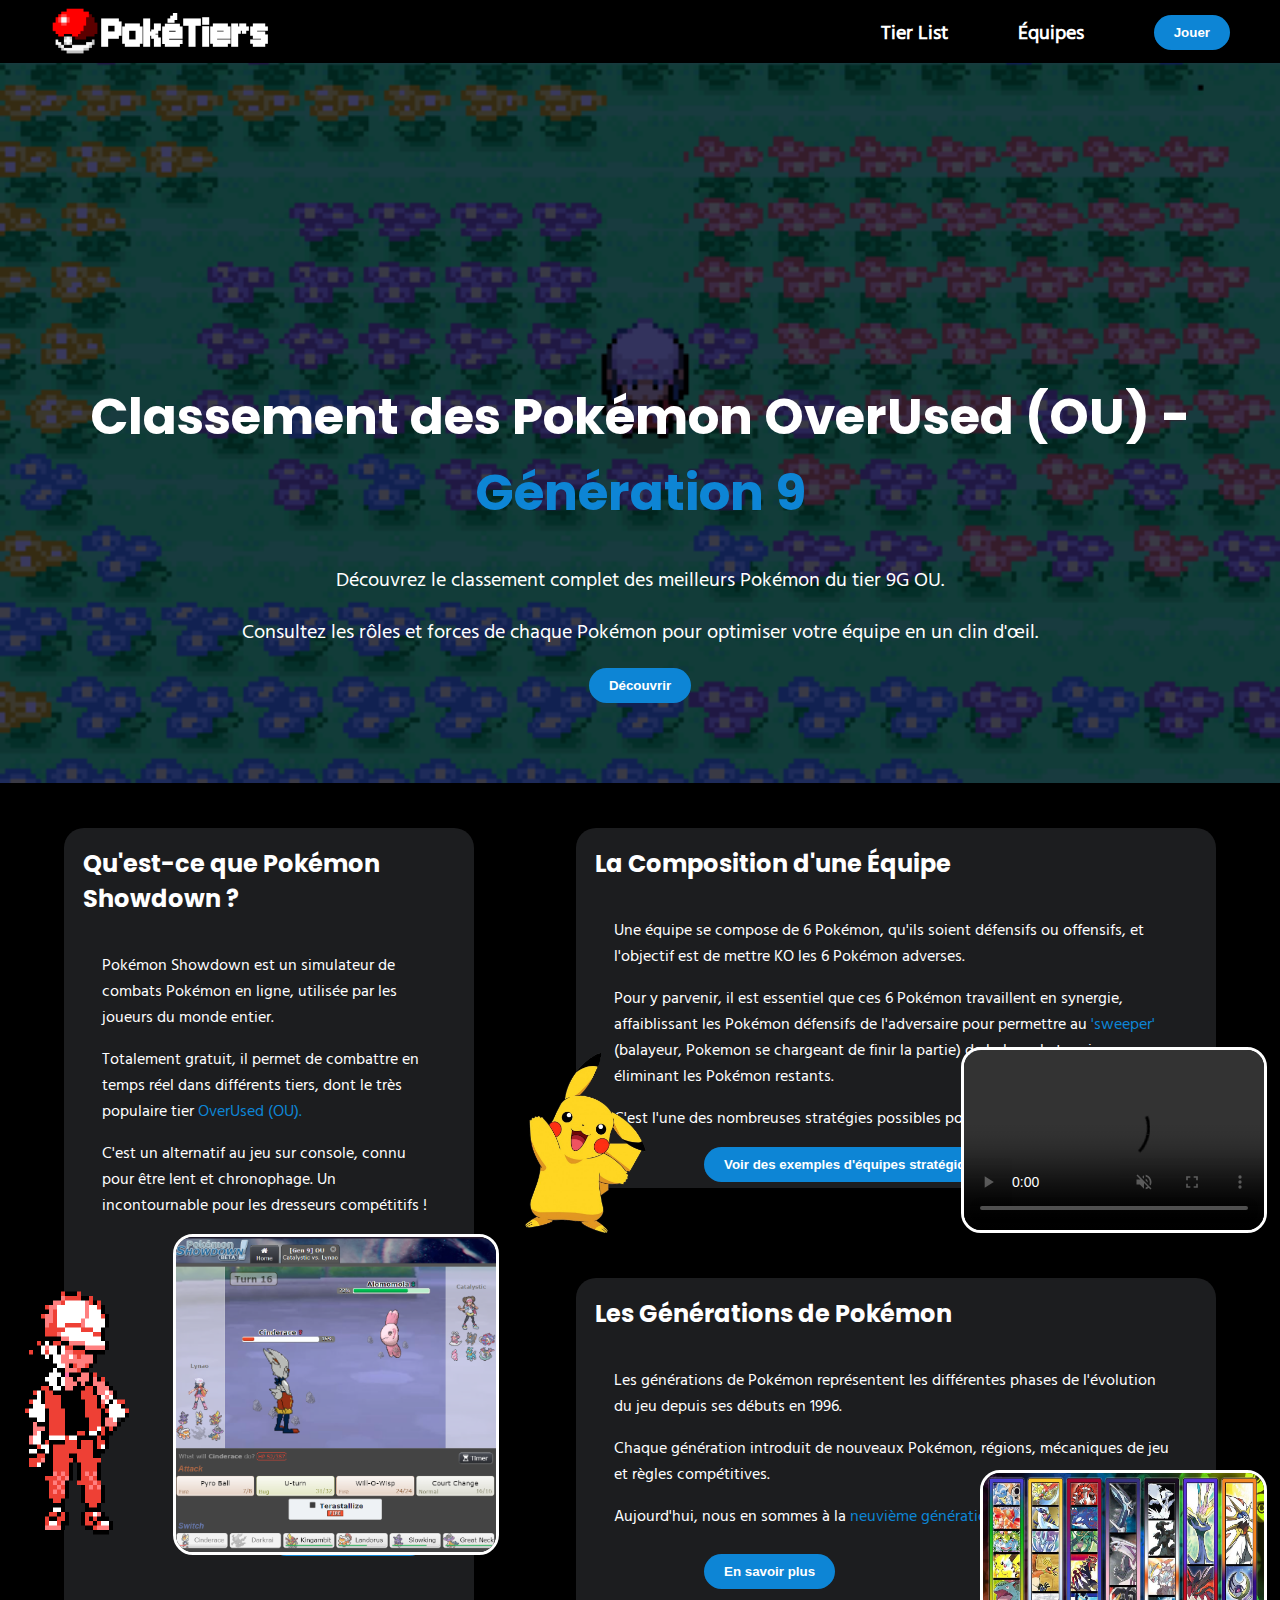
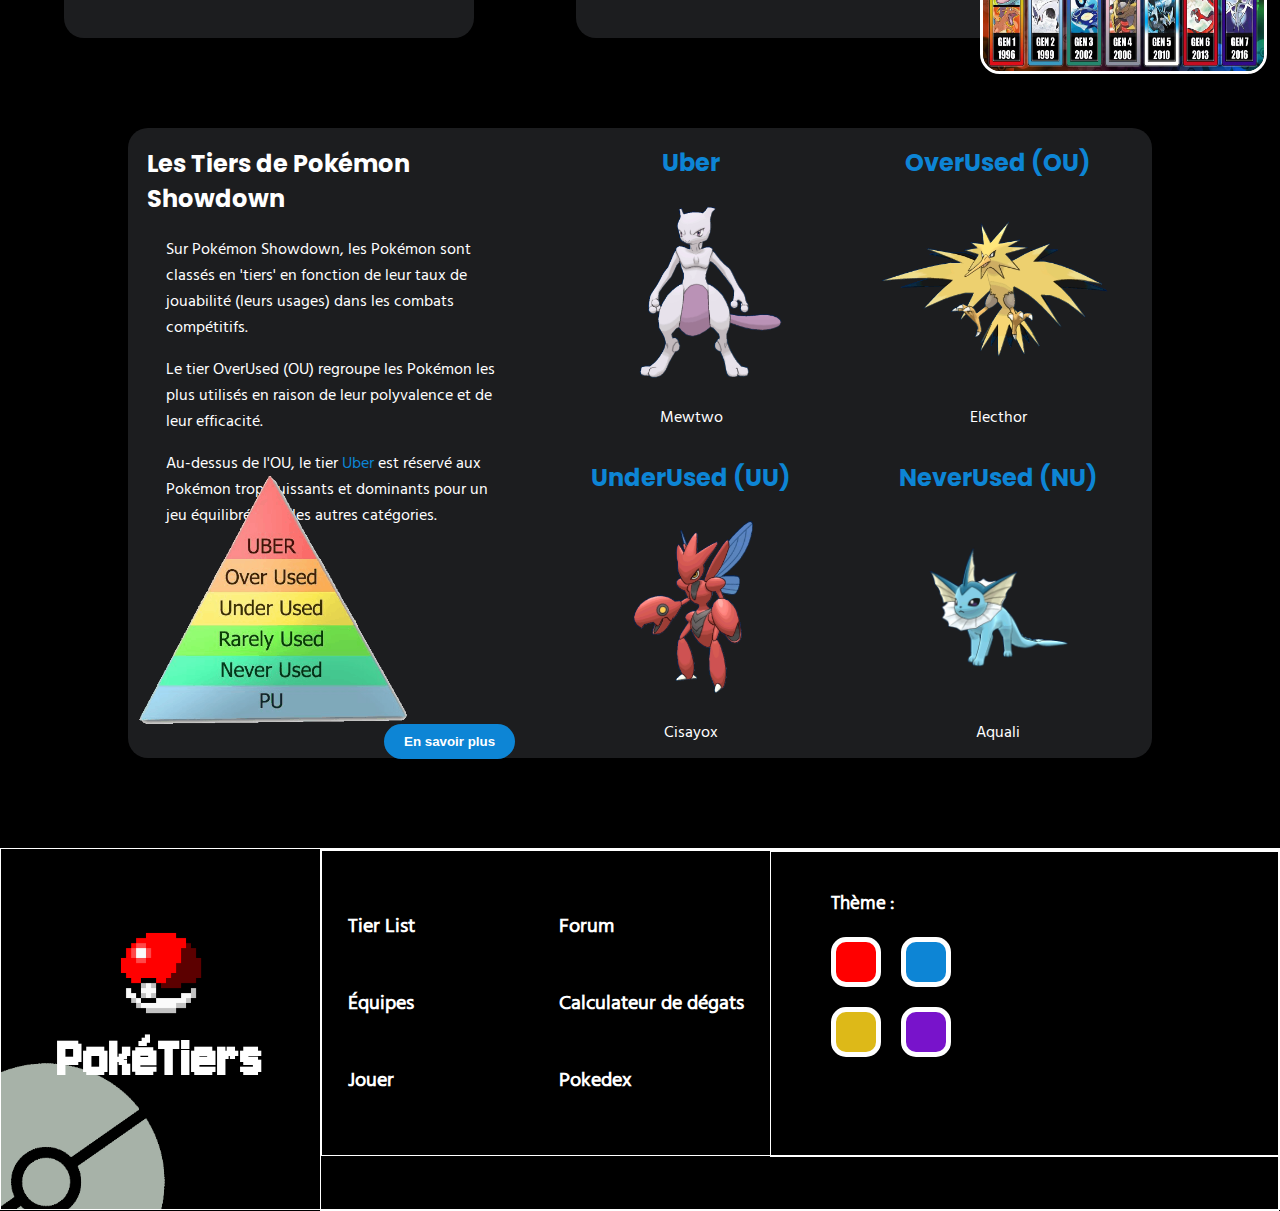
==== index.html @ 31acdcc6 "Update" ====
<!DOCTYPE html>
<html>

<head>
    <meta charset="UTF-8">
    <!--Spécifie l'encodage des caractères utilisé dans la page web-->
    <meta name="viewport" content="width=device-width, initial-scale=1.0">
    <!--Garantit que la page s'affiche correctement sur les appareils mobiles-->
    <title>PokéTiers - OverUsed Rankings</title>
    <link rel="stylesheet" href="styles/style-blue.css">
    <link rel="icon" type="image/png" href="images/pokeball.png">
</head>

<body>
    <header>
        <div id="header_container1">
            <div class="inner_header_container1" id="ihc1_left">
                <div>
                    <a href="index.html">
                        <img id="header_icon" class="pokeball" src="images/pokeball.png" alt="Icone PokéTiers">
                    </a>
                </div>

                <div>
                    <a href="index.html">
                        <h1 id="header_title1" class="title">PokéTiers</h1>
                    </a>
                </div>
            </div>

            <div class="inner_header_container1" id="ihc1_right">
                <div>
                    <nav id="header_nav">
                        <ul id="header_ul">
                            <li id="header_nav_li"><a href="tier_list.html">Tier List</a></li>
                            <li id="header_nav_li"><a href="equipes.html">Équipes</a></li>
                        </ul>
                    </nav>
                </div>

                <div>
                    <a href="https://play.pokemonshowdown.com/">
                        <button class="button_shape" id="header_button_play">Jouer</button>
                    </a>
                </div>
            </div>
        </div>

        <div id="header_container2">
            <div class="inner_header_container2">
                <h1 id="header_title2">Classement des Pokémon OverUsed (OU) - <span class="text_color">Génération 9</span></h1>
                <p>Découvrez le classement complet des meilleurs Pokémon du tier 9G OU.</p> 
                <p>Consultez les rôles et forces de chaque Pokémon pour optimiser votre équipe en un clin d'œil.</p>
                <a href="tier_list.html">
                    <button class="button_shape">Découvrir</button>
                </a>
            </div>
        </div>
    </header>

    <main>
        <div id="three_sections_flexbox">
            <section id="section1">
                <div id="section_container1">
                    <div>
                        <h2 class="h2_format">Qu'est-ce que Pokémon Showdown ?</h2>
                    </div>

                    <div>
                        <p class="p_format">Pokémon Showdown est un simulateur de combats Pokémon en ligne, utilisée par les joueurs du monde entier.</p>
                        <p class="p_format">Totalement gratuit, il permet de combattre en temps réel dans différents tiers, dont le très populaire tier <span class="text_color">OverUsed (OU).</span></p>
                        <p class="p_format">C'est un alternatif au jeu sur console, connu pour être lent et chronophage. Un incontournable pour les dresseurs compétitifs !</p>
                    </div>

                    <div>
                        <img id="isc1_sprite" src="images/red-sprite.png" alt="Sprite Red Gen 1">
                        <img id="isc1_screenshot" src="images/Screenshot.png" alt="Screenshot Pokemon Showdown">
                    </div>
                    
                    <div>
                        <a href="https://play.pokemonshowdown.com/">
                            <button class="button_shape" id="button_play_now">Jouer Maintenant !</button>
                        </a>
                    </div>
                </div>
            </section>

            <div id="right_flexbox">
                <section class="section2_3">
                    <div class="section_container2_3">
                        <div>
                            <h2 class="h2_format">La Composition d'une Équipe</h2>
                        </div>

                        <div>
                            <p class="p_format">Une équipe se compose de 6 Pokémon, qu'ils soient défensifs ou offensifs, et l'objectif est de mettre KO les 6 Pokémon adverses.</p>
                            <p class="p_format">Pour y parvenir, il est essentiel que ces 6 Pokémon travaillent en synergie, 
                                affaiblissant les Pokémon défensifs de l'adversaire pour permettre au <span class="text_color">'sweeper'</span> (balayeur, Pokemon se chargeant de finir la partie) 
                                de balayer le terrain en éliminant les Pokémon restants.</p>
                            <p class="p_format">C'est l'une des nombreuses stratégies possibles pour remporter la partie !</p>
                        </div>

                        <div>
                            <img id="isc2_pikachu" src="images/pikachu.png" alt="image Pikachu">                       
                        </div>

                        <div>
                            <video id="isc2_video" autoplay controls muted>
                                <source src="videos/sweep.mp4" type="video/mp4">
                            </video> 
                        </div>

                        <div>
                            <a href="equipes.html">
                                <button class="button_shape" id="button_teams">Voir des exemples d'équipes stratégiques</button>
                            </a>
                        </div>
                    </div>
                </section>

                <section class="section2_3">
                    <div class="section_container2_3">
                        <div>
                            <h2 class="h2_format">Les Générations de Pokémon</h2>
                        </div>

                        <div>
                            <p class="p_format">Les générations de Pokémon représentent les différentes phases de l'évolution du jeu depuis ses débuts en 1996.</p>
                            <p class="p_format">Chaque génération introduit de nouveaux Pokémon, régions, mécaniques de jeu et règles compétitives.</p>
                            <p class="p_format">Aujourd'hui, nous en sommes à la <span class="text_color">neuvième génération (9G)</span></p>
                        </div>

                        <div>
                            <img id="isc3_img_gen" src="images/gen.jpg" alt="Image Génération Pokemon">                      
                        </div>

                        <div class="inner_section_container3">
                            <a href="https://www.pokepedia.fr/G%C3%A9n%C3%A9ration">
                                <button class="button_shape" id="button_gen">En savoir plus</button>
                            </a>
                        </div>
                    </div>
                </section>
            </div>
        </div>

        <section id="section4">
            <div id="section_container4">
                <div id="left-inner_section_container4">
                    <div>
                        <h2 class="h2_format">Les Tiers de Pokémon Showdown</h2>
                    </div>

                    <div>
                        <p class="p_format">Sur Pokémon Showdown, les Pokémon sont classés en 'tiers' en fonction de leur taux de jouabilité (leurs usages) dans les combats compétitifs.</p> 
                        <p class="p_format">Le tier OverUsed (OU) regroupe les Pokémon les plus utilisés en raison de leur polyvalence et de leur efficacité.</p>
                        <p class="p_format">Au-dessus de l'OU, le tier <span class="text_color">Uber</span> est réservé aux Pokémon trop puissants et dominants pour un jeu équilibré dans les autres catégories.</p>
                    </div>

                    <div>
                        <img id="pyramid" src="images/tiers-pyramid.png" alt="Tiers Smogon Pyramid">
                    </div>

                    <div>
                        <a href="https://www.pokepedia.fr/Tier_strat%C3%A9gique">
                            <button class="button_shape" id="button_tiers">En savoir plus</button>
                        </a>
                    </div>
                </div>

                <div id="right-inner_section_container4">
                    <div class="r-isc4_box" id="box1">
                        <a href="https://www.smogon.com/dex/sv/formats/uber/?lang=fr">
                            <h2><span class="text_color">Uber</span></h2>
                        </a>
                        <a href="https://www.smogon.com/dex/sv/pokemon/mewtwo/?lang=fr">
                            <img id="mewtwo" class="pokemon_20vh" src="images/pokemon/mewtwo.gif" alt="Mewtwo">
                        </a>
                        <p>Mewtwo</p>
                    </div>
                    
                    <div class="r-isc4_box" id="box2">
                        <a href="https://www.smogon.com/dex/sv/formats/uu/">
                            <h2><span class="text_color">UnderUsed (UU)</span></h2>
                        </a>
                        <a href="https://www.smogon.com/dex/sv/pokemon/scizor/?lang=fr">
                            <img class="pokemon_20vh" src="images/pokemon/cisayox.gif" alt="Cisayox">
                        </a>
                        <p>Cisayox</p>
                    </div>

                    <div class="r-isc4_box" id="box3">
                        <a href="https://www.smogon.com/dex/sv/formats/ou/?lang=fr">
                            <h2><span class="text_color">OverUsed (OU)</span></h2>
                        </a>
                        <a href="https://www.smogon.com/dex/sv/pokemon/zapdos/">
                            <img class="pokemon_20vh" src="images/pokemon/electhor.gif" alt="Electhor">
                        </a>
                        <p>Electhor</p>
                    </div>

                    <div class="r-isc4_box" id="box4">
                        <a href="https://www.smogon.com/dex/sv/formats/nu/">
                            <h2><span class="text_color">NeverUsed (NU)</span></h2>
                        </a>
                        <a href="https://www.smogon.com/dex/sv/pokemon/vaporeon/">
                            <img id="aquali" src="images/pokemon/aquali.gif" alt="Aquali">
                        </a>
                        <p>Aquali</p>
                    </div>
                </div>
            </div>
        </section>
    </main>

    <footer id="footer">
        <div id="footer_container1">
            <img class="pokeball_gray" id="img_pokeball1" src="images/pokeball_gray.png" alt="Pokeball Gris"> 
            
            <div id="inner_footer_container1">
                <div id="ifc_1-1">
                    <a href="index.html">
                        <img id="footer_icon" class="pokeball" src="images/pokeball.png" alt="Icone PokéTiers">
                    </a>
                </div>

                <div id="ifc_1-2">
                    <a href="index.html">
                        <h1 id="footer_title" class="title">PokéTiers</h1>
                    </a>
                </div> 
            </div>
        </div>
        
        <div id="footer_container2">
            <div id="inner_footer_container_top">
                <div id="inner_footer_container2-1">
                    <div class="footer_nav_container">
                        <nav id="fnc_left">
                            <ul class="ul_flexbox">
                                <a href="tier_list.html">
                                    <li>Tier List</li>
                                </a>
    
                                <a href="equipes.html">
                                    <li>Équipes</li>
                                </a>
                                
                                <a href="https://play.pokemonshowdown.com/">
                                    <li>Jouer</li>
                                </a>
                            </ul>
                        </nav>
                    </div>
                    
                    <div class="footer_nav_container">
                        <nav id="fnc_right">
                            <ul class="ul_flexbox">
                                <a href="https://www.smogon.com/forums/">
                                    <li>Forum</li>
                                </a>
    
                                <a href="https://calc.pokemonshowdown.com/">
                                    <li>Calculateur de dégats</li>
                                </a>
                                
                                <a href="https://www.smogon.com/dex/sv/pokemon/">
                                    <li>Pokedex</li>
                                </a>
                            </ul>
                        </nav>
                    </div>
                </div>
    
            <div id="inner_footer_container2-2">
                    <div>
                        <h3 id="theme_title">Thème :</h3>
                    </div>
                    
                    <div id="theme_flexbox">
                        <div id="theme_container1" class="theme_containers">
                            <div class="theme_circle" id="red_color"></div>
                            <div class="theme_circle" id="blue_color"></div>
                        </div>

                        <div id="theme_container2" class="theme_containers">
                            <div class="theme_circle" id="yellow_color"></div>
                            <div class="theme_circle" id="purple_color"></div>
                        </div>
                    </div>
                </div>
            </div>

            <div id="inner_footer_container_bottom">
                <div id="inner_footer_container2-3">
                    
                </div>
            </div>
        </div>
    </footer>
</body>
</html>
---- styles/style-blue.css ----
/*Global*/
/*
Couleur : 
Vert =>
Orange =>
*/
@font-face{
    src: url(../fonts/Jersay10.ttf);
    font-family: Jersay10;
}

@font-face{
    src: url(../fonts/HindSiliguri.ttf);
    font-family: Hind;
}

@font-face{
    src: url(../fonts/Poppins-Bold.ttf);
    font-family: Poppins;
}

:root{  /* Variable CSS (Global Scope)*/
    --red_color1: rgba(255,0,0,1);
    --red_color07: rgba(255,0,0,0.7);

    --blue_color1: rgba(13,133,213,1);
    --blue_color07: rgba(13,133,213,0.7);

    --yellow_color1: rgba(221, 185, 24, 1);
    --yellow_color07: rgba(221, 185, 24, 0.7);

    --purple_color1: rgba(120, 19, 203, 1);
    --purple_color07: rgba(120, 19, 203, 0.7);
}

body{
    margin: 0px;
    background-color: black;
    color: white;
    font-family: Hind, Arial, Helvetica, sans-serif;
}

h1{
    font-family: Poppins;
}

h2{
    font-family: Poppins;
}

a{
    text-decoration: none;
    color: white;
}

.h2_format{
    margin-top: 2vh;
    margin-left: 1.5vw;
}

.p_format{
    margin-left: 3vw;
    margin-right: 3vw;
}

.text_color{
    color: var(--blue_color1);
}

.button_shape{
    font-weight: bold;
    border: none;
    border-radius: 20px;
    padding: 10px 20px;
    cursor: pointer;
    color: white;
    background-color: var(--blue_color1);
}

.button_shape:hover{
    background-color: var(--blue_color07);
}

nav a:hover{
    color: var(--red_color1);
    text-decoration: underline;
}



/*Header*/
#header_container1{
    display: flex;
    justify-content: space-between;
    height: 7vh;
    /* border: 2px solid white; */
}

.inner_header_container1{    /* inner_header_container1 == ihc1*/
    display: flex;
}

#ihc1_left{
    margin-left: 50px;
}

#ihc1_right{
    margin-right: 50px;
}

.pokeball{
    height: 50px;
}

#header_icon{
    margin-top: 6px;
}

.title{
    font-family: Jersay10, Arial, Helvetica, sans-serif;
    font-size: 50px;
}

#header_title1{
    margin-top: 6px;
    margin-left: 2px;
}

nav ul{
    list-style-type: none;
    padding: 0%;
    margin: 0%;
}

#header_ul{
    margin-top: 17px;
}

nav li{
    font-size: 20px;
    font-weight: bold;
}

#header_nav{
    margin-top: 8px;
}

#header_nav_li{
    float: left;
    margin-right: 70px;
}

#header_button_play{
    margin-top: 15px;
}

#header_container2{
    height: 80vh;
    /* border: 2px solid white; */
    position: relative; /* Nécessaire pour positionner ::before par rapport à ce conteneur */
    display: flex;
    justify-content: center; /*Centre horizontalement*/
    align-items: end; /* Centre verticalement */
    text-align: center;
}

#header_container2::before{
    content: ""; /* Nécessaire pour que le pseudo-élément soit affiché */
    position: absolute;
    top: 0;
    left: 0;
    right: 0;
    bottom: 0;
    /*Etend pour qu'il couvre l'espace*/
    background-image: url(../images/background2.gif);
    background-position: center;
    background-size: cover;
    opacity: 0.4;
    z-index: -1; /* Mettre le pseudo-élément derrière le contenu (niveau de superposition -1)*/
}

.inner_header_container2{
    margin-bottom: 80px;
}

#header_title2{
    font-size: 50px;
}

.inner_header_container2 p{
    font-size: 20px;
}



/*Main => 5 Sections*/
#three_sections_flexbox{
    display: flex;
    /* border: 1px solid white; */
}

#section1{
    position: relative; /*Nécessaire pour pouvoir utiliser position: absolute (On veut se baser sur ça)*/
    height: 100vh;
    width: 40vw;
    /* border: 1px solid white; */
}

#section_container1{
    height: 90vh;
    width: 32vw;
    margin-top: 5vh;
    margin-left: 5vw;    
    background-color: #1c1d1f;
    border-radius: 20px;
    display: flex;
    flex-direction: column;
    /* border: 1px solid white; */
}

#isc1_sprite{   /*isc = inner_section_container1*/
    position: absolute;
    height: 30vh;
    width: 10vw;
    left: 1vw;
    bottom: 15vh;
}

#isc1_screenshot{
    position: absolute;
    border-radius: 20px;
    border: 3px solid white;
    height: 35vh;
    width: 25vw;
    right: 1vw;
}

#button_play_now{
    margin-left: 16vw;
    margin-top: 70%;
}

#right_flexbox{
    display: flex;
    flex-direction: column;
}

.section2_3{
    position: relative;
    height: 50vh;
    width: 60vw;
    /* border: 1px solid white; */
}

.section_container2_3{
    height: 40vh;
    width: 50vw;
    margin-top: 5vh;
    margin-left: 5vw;
    background-color: #1c1d1f;
    border-radius: 20px;
    display: flex;
    flex-direction: column;
    /* border: 1px solid white; */
}

#isc2_pikachu{ /* inner_section_container2*/
    position: absolute;
    height: 20vh;
    left: 1vw;
    bottom: 0vh;
}

#isc2_video{
    position: absolute;
    border-radius: 20px;
    border: 3px solid white;
    height: 20vh;
    right: 1vw;
    bottom: 0vh;
}

#button_teams{
    margin-left: 10vw;
}

#isc3_img_gen{ /* inner_section_container3*/
    position: absolute;
    border-radius: 20px;
    border: 3px solid white;
    height: 22vh;
    width: 22vw;
    bottom: 1vh;
    right: 1vw;
}

#button_gen{
    margin-left: 10vw;
    margin-top: 1vh;
}

#section4{
    margin-top: 5vh;
    margin-bottom: 5vh;
    display: flex;
    justify-content: center;
    /* border: 1px solid white; */
}

#section_container4{
    height: 70vh;
    width: 80vw;    
    background-color: #1c1d1f;
    border-radius: 20px;
    display: flex;
    /* border: 1px solid white; */
}


#left-inner_section_container4{
    position: relative;
    /* border: 1px solid white; */
    width: 40%;
}

#right-inner_section_container4{
    width: 60%;
    /* border: 1px solid white; */
    display: flex;
    flex-direction: column;
    flex-wrap: wrap;
}

#pyramid{
    height: 30vh;
    position: absolute;
    bottom: 3%;
    left: 1%;
}

#button_tiers{
    margin-left: 20vw;
    margin-top: 20vh;
}

.r-isc4_box{
    height: 50%;
    width: 50%;
    display: flex;
    flex-direction: column;
    justify-content: center;
    align-items: center;
}

.pokemon_20vh{
    height: 20vh;
}

#mewtwo{
    margin-left: 5vw;
}

#aquali{
    height: 14vh;
    padding-top: 3vh;
    padding-bottom: 3vh;
}

#footer{
    display: flex;
    margin-top: 10vh;
    height: 40vh;
    border: 1px solid white;
    /* flex-wrap: nowrap; */
}

#footer_container1{
    position: relative;
    overflow: hidden;
    width: 25%;
    height: 100%;
    /* border: 1px solid white; */
}

.pokeball_gray{
    position: absolute;
    height: 75%;
    z-index: -1;
}

#img_pokeball1{
    left: -7vw;
    bottom: -12vh;
}

#inner_footer_container1{
    height: 100%;
    width: 100%;
    display: flex;
    flex-direction: column;
    justify-content: center;
    align-items: center;
}

#footer_icon{
    height: 10vh;
}

#footer_title{
    margin-top: 0%;
    font-size: 60px;
}

#footer_container2{
    display: flex;
    flex-direction: column;
    width: 75%;
    height: 100%;
    border: 1px solid white;
}

#inner_footer_container_top{
    height: 85%;
    width: 100%;
    display: flex;
    border: 1px solid white;
}

#inner_footer_container_bottom{
    height: 15%;
    width: 100%;
    /* border: 1px solid white; */
}

#inner_footer_container2-1{
    display: flex;
    justify-content: space-between;
    height: 100%;
    width: 50%;
    /* border: 1px solid white; */
}

.footer_nav_container{
    display: flex;
    flex-direction: column;
    justify-content: center;
}

#fnc_left{  /* footer nav container left*/
    margin-left: 2vw;
}

#fnc_right{
    margin-right: 2vw;
}

.ul_flexbox{
    /* border: 1px solid white; */
    display: flex;
    flex-direction: column;
    gap: 5vh;
}

#inner_footer_container2-2{
    display: flex;
    flex-direction: column;
    height: 100%;
    width: 50%;
    border: 1px solid white;
    padding-left: 60px;
}

#theme_title{
    margin-top: 4vh;
}
#theme_flexbox{
    display: flex;
    flex-direction: column;
    gap: 20px
}

.theme_containers{
    display: flex;
    gap: 20px;
}

.theme_circle{
    height: 40px;
    width: 40px;
    border: 5px solid white;
    border-radius: 30%;
}

#red_color{
    background-color: var(--red_color1);
}

#blue_color{
    background-color: var(--blue_color1);
}

#yellow_color{
    background-color: var(--yellow_color1);
}

#purple_color{
    background-color: var(--purple_color1);
}
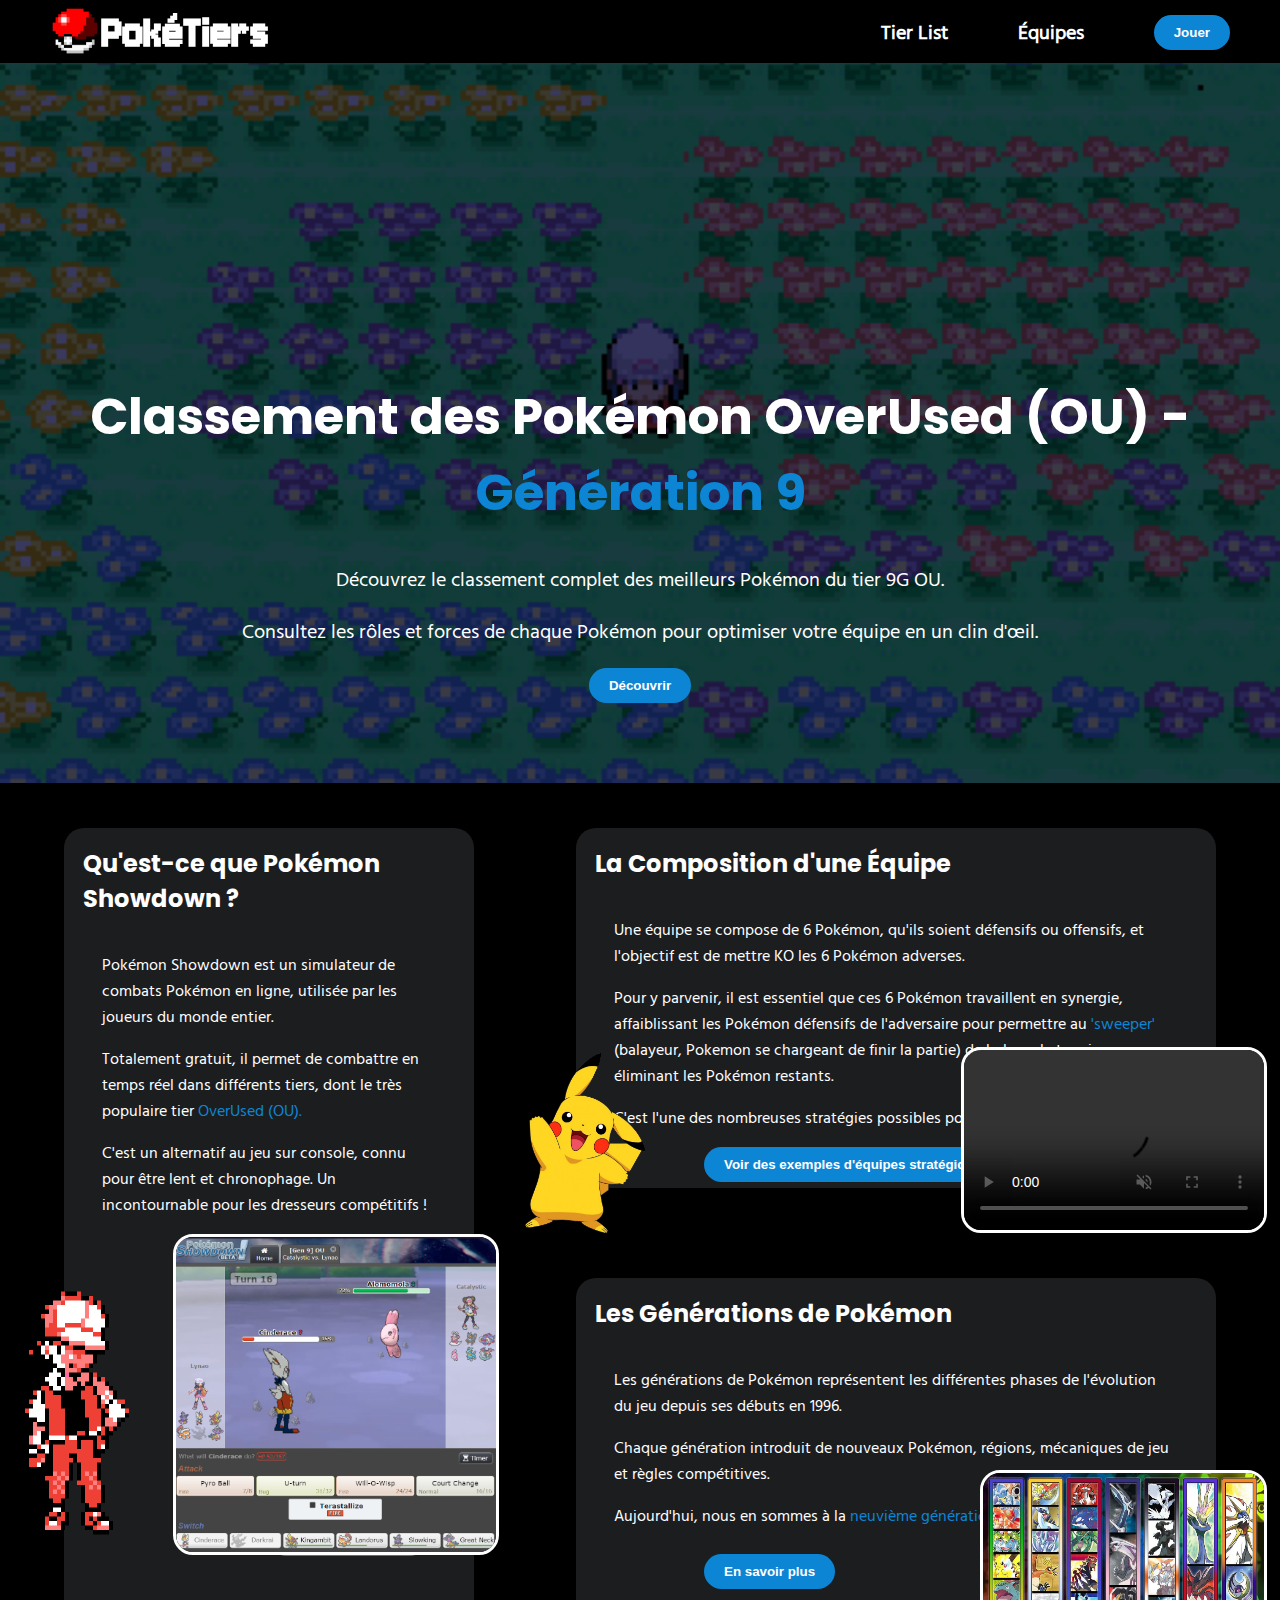
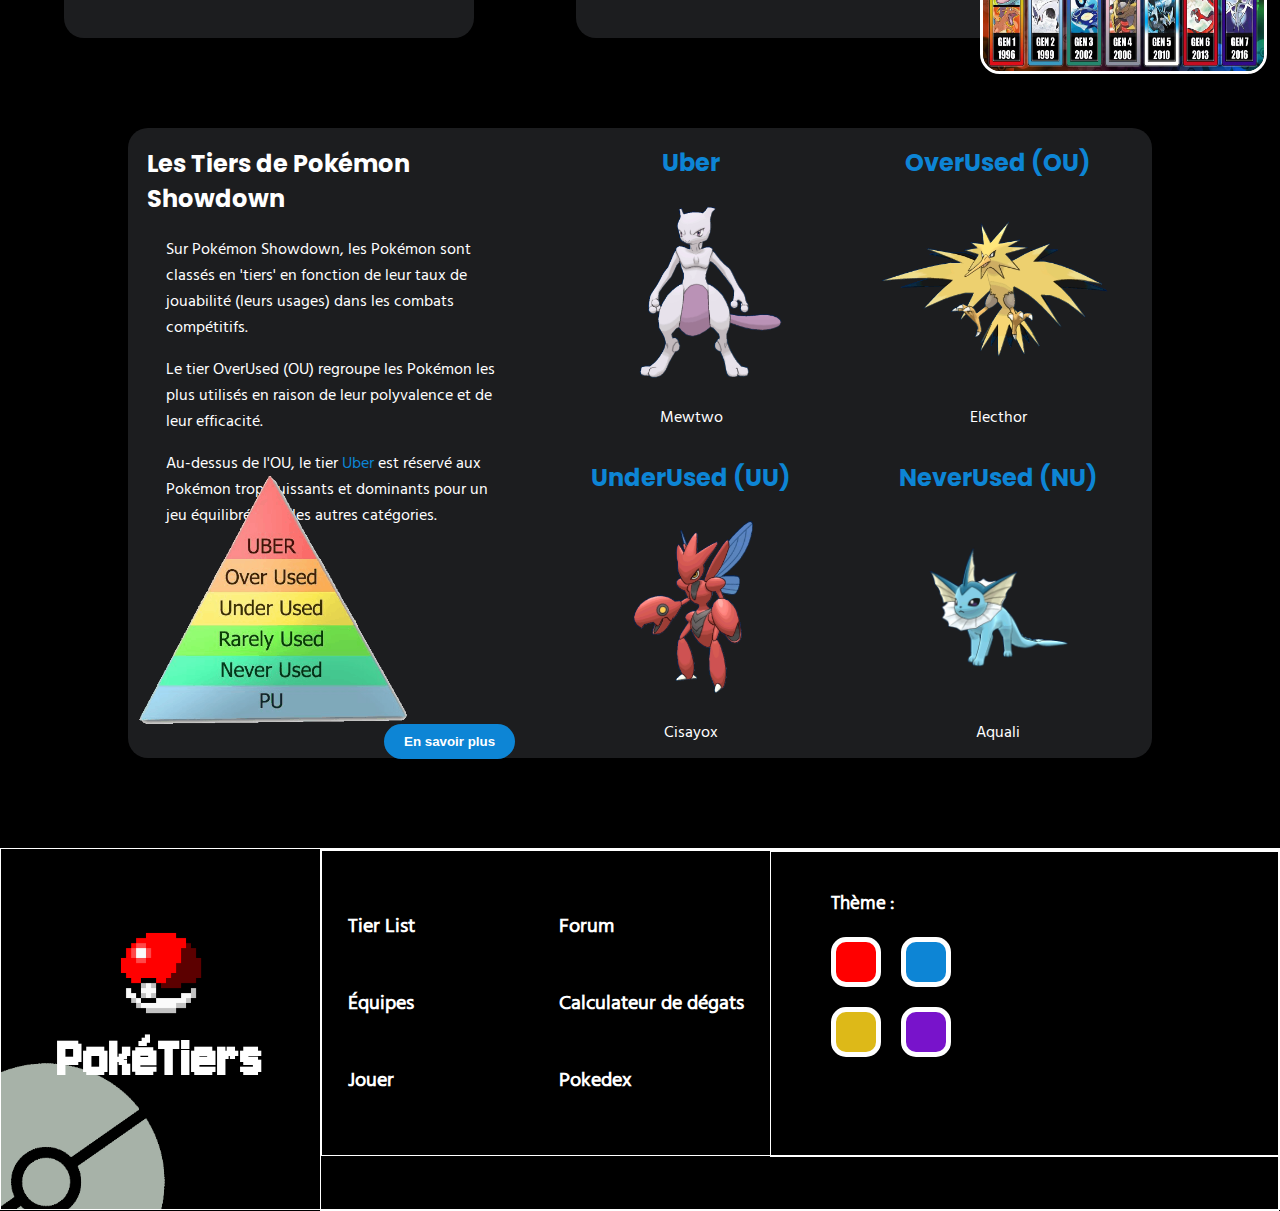
==== commit dbe6de16: "Add <script> tag" ====
--- a/index.html
+++ b/index.html
@@ -298,5 +298,7 @@
             </div>
         </div>
     </footer>
+
+    <script src="scripts/script.js"></script>
 </body>
 </html>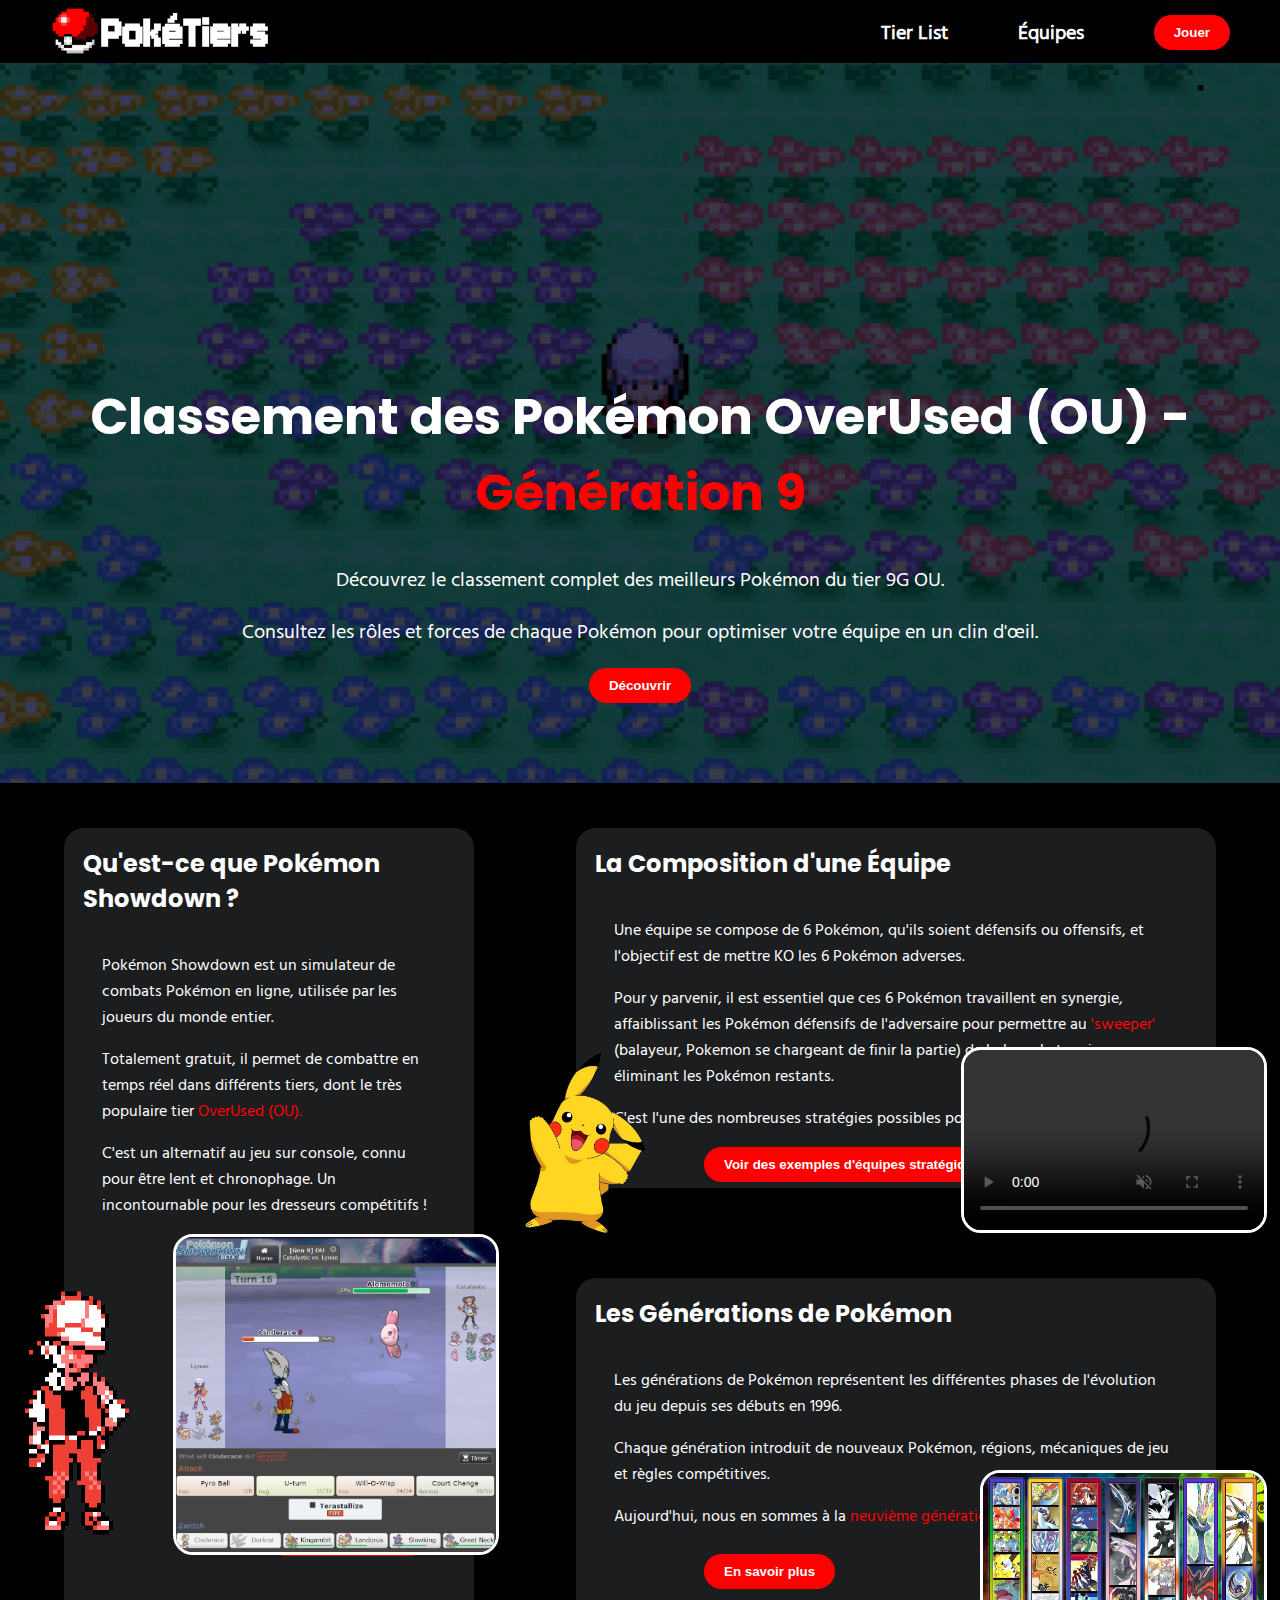
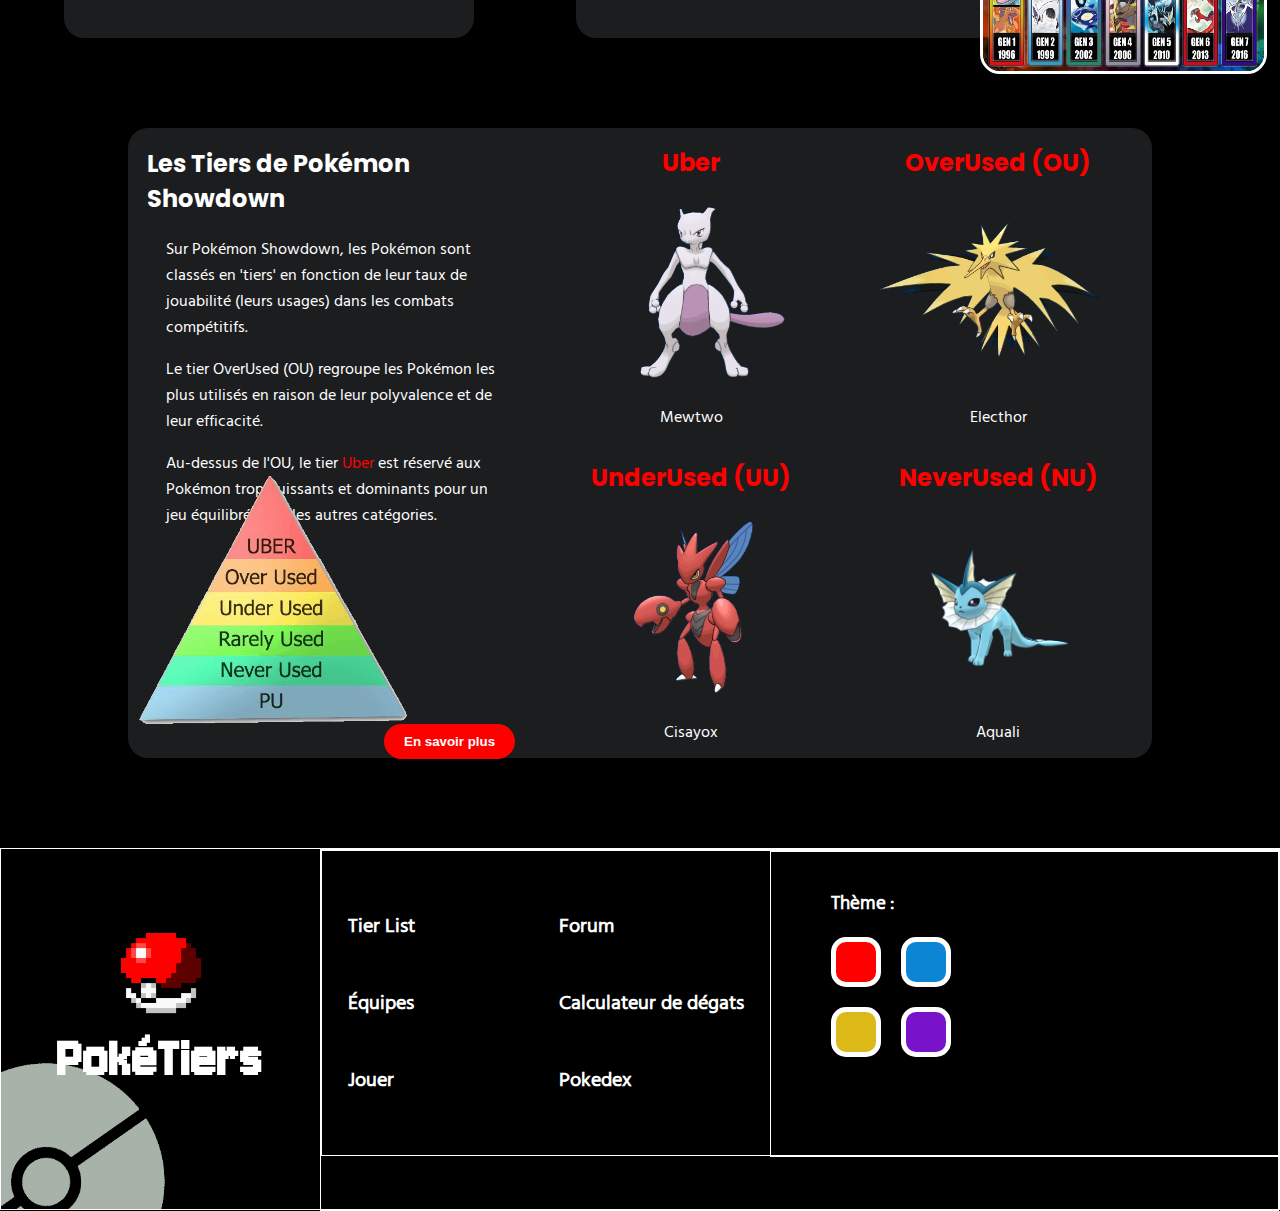
==== commit c5755128: "Fix Nav Hover" ====
--- a/index.html
+++ b/index.html
@@ -7,7 +7,7 @@
     <meta name="viewport" content="width=device-width, initial-scale=1.0">
     <!--Garantit que la page s'affiche correctement sur les appareils mobiles-->
     <title>PokéTiers - OverUsed Rankings</title>
-    <link rel="stylesheet" href="styles/style-blue.css">
+    <link rel="stylesheet" href="styles/style-red.css" id="stylesheet">
     <link rel="icon" type="image/png" href="images/pokeball.png">
 </head>
 
--- a/styles/style-red.css
+++ b/styles/style-red.css
@@ -0,0 +1,504 @@
+/*Global*/
+@font-face{
+    src: url(../fonts/Jersay10.ttf);
+    font-family: Jersay10;
+}
+
+@font-face{
+    src: url(../fonts/HindSiliguri.ttf);
+    font-family: Hind;
+}
+
+@font-face{
+    src: url(../fonts/Poppins-Bold.ttf);
+    font-family: Poppins;
+}
+
+:root{  /* Variable CSS (Global Scope)*/
+    --red_color1: rgba(255,0,0,1);
+    --red_color07: rgba(255,0,0,0.7);
+
+    --blue_color1: rgba(13,133,213,1);
+    --blue_color07: rgba(13,133,213,0.7);
+
+    --yellow_color1: rgba(221, 185, 24, 1);
+    --yellow_color07: rgba(221, 185, 24, 0.7);
+
+    --purple_color1: rgba(120, 19, 203, 1);
+    --purple_color07: rgba(120, 19, 203, 0.7);
+}
+
+body{
+    margin: 0px;
+    background-color: black;
+    color: white;
+    font-family: Hind, Arial, Helvetica, sans-serif;
+}
+
+h1{
+    font-family: Poppins;
+}
+
+h2{
+    font-family: Poppins;
+}
+
+a{
+    text-decoration: none;
+    color: white;
+}
+
+.h2_format{
+    margin-top: 2vh;
+    margin-left: 1.5vw;
+}
+
+.p_format{
+    margin-left: 3vw;
+    margin-right: 3vw;
+}
+
+.text_color{
+    color: var(--red_color1);
+}
+
+.button_shape{
+    font-weight: bold;
+    border: none;
+    border-radius: 20px;
+    padding: 10px 20px;
+    cursor: pointer;
+    color: white;
+    background-color: var(--red_color1);
+}
+
+.button_shape:hover{
+    background-color: var(--red_color07);
+}
+
+nav a:hover{
+    color: var(--red_color1);
+    text-decoration: underline;
+}
+
+
+
+/*Header*/
+#header_container1{
+    display: flex;
+    justify-content: space-between;
+    height: 7vh;
+    /* border: 2px solid white; */
+}
+
+.inner_header_container1{    /* inner_header_container1 == ihc1*/
+    display: flex;
+}
+
+#ihc1_left{
+    margin-left: 50px;
+}
+
+#ihc1_right{
+    margin-right: 50px;
+}
+
+.pokeball{
+    height: 50px;
+}
+
+#header_icon{
+    margin-top: 6px;
+}
+
+.title{
+    font-family: Jersay10, Arial, Helvetica, sans-serif;
+    font-size: 50px;
+}
+
+#header_title1{
+    margin-top: 6px;
+    margin-left: 2px;
+}
+
+nav ul{
+    list-style-type: none;
+    padding: 0%;
+    margin: 0%;
+}
+
+#header_ul{
+    margin-top: 17px;
+}
+
+nav li{
+    font-size: 20px;
+    font-weight: bold;
+}
+
+#header_nav{
+    margin-top: 8px;
+}
+
+#header_nav_li{
+    float: left;
+    margin-right: 70px;
+}
+
+#header_button_play{
+    margin-top: 15px;
+}
+
+#header_container2{
+    height: 80vh;
+    /* border: 2px solid white; */
+    position: relative; /* Nécessaire pour positionner ::before par rapport à ce conteneur */
+    display: flex;
+    justify-content: center; /*Centre horizontalement*/
+    align-items: end; /* Centre verticalement */
+    text-align: center;
+}
+
+#header_container2::before{
+    content: ""; /* Nécessaire pour que le pseudo-élément soit affiché */
+    position: absolute;
+    top: 0;
+    left: 0;
+    right: 0;
+    bottom: 0;
+    /*Etend pour qu'il couvre l'espace*/
+    background-image: url(../images/background2.gif);
+    background-position: center;
+    background-size: cover;
+    opacity: 0.4;
+    z-index: -1; /* Mettre le pseudo-élément derrière le contenu (niveau de superposition -1)*/
+}
+
+.inner_header_container2{
+    margin-bottom: 80px;
+}
+
+#header_title2{
+    font-size: 50px;
+}
+
+.inner_header_container2 p{
+    font-size: 20px;
+}
+
+
+
+/*Main => 5 Sections*/
+#three_sections_flexbox{
+    display: flex;
+    /* border: 1px solid white; */
+}
+
+#section1{
+    position: relative; /*Nécessaire pour pouvoir utiliser position: absolute (On veut se baser sur ça)*/
+    height: 100vh;
+    width: 40vw;
+    /* border: 1px solid white; */
+}
+
+#section_container1{
+    height: 90vh;
+    width: 32vw;
+    margin-top: 5vh;
+    margin-left: 5vw;    
+    background-color: #1c1d1f;
+    border-radius: 20px;
+    display: flex;
+    flex-direction: column;
+    /* border: 1px solid white; */
+}
+
+#isc1_sprite{   /*isc = inner_section_container1*/
+    position: absolute;
+    height: 30vh;
+    width: 10vw;
+    left: 1vw;
+    bottom: 15vh;
+}
+
+#isc1_screenshot{
+    position: absolute;
+    border-radius: 20px;
+    border: 3px solid white;
+    height: 35vh;
+    width: 25vw;
+    right: 1vw;
+}
+
+#button_play_now{
+    margin-left: 16vw;
+    margin-top: 70%;
+}
+
+#right_flexbox{
+    display: flex;
+    flex-direction: column;
+}
+
+.section2_3{
+    position: relative;
+    height: 50vh;
+    width: 60vw;
+    /* border: 1px solid white; */
+}
+
+.section_container2_3{
+    height: 40vh;
+    width: 50vw;
+    margin-top: 5vh;
+    margin-left: 5vw;
+    background-color: #1c1d1f;
+    border-radius: 20px;
+    display: flex;
+    flex-direction: column;
+    /* border: 1px solid white; */
+}
+
+#isc2_pikachu{ /* inner_section_container2*/
+    position: absolute;
+    height: 20vh;
+    left: 1vw;
+    bottom: 0vh;
+}
+
+#isc2_video{
+    position: absolute;
+    border-radius: 20px;
+    border: 3px solid white;
+    height: 20vh;
+    right: 1vw;
+    bottom: 0vh;
+}
+
+#button_teams{
+    margin-left: 10vw;
+}
+
+#isc3_img_gen{ /* inner_section_container3*/
+    position: absolute;
+    border-radius: 20px;
+    border: 3px solid white;
+    height: 22vh;
+    width: 22vw;
+    bottom: 1vh;
+    right: 1vw;
+}
+
+#button_gen{
+    margin-left: 10vw;
+    margin-top: 1vh;
+}
+
+#section4{
+    margin-top: 5vh;
+    margin-bottom: 5vh;
+    display: flex;
+    justify-content: center;
+    /* border: 1px solid white; */
+}
+
+#section_container4{
+    height: 70vh;
+    width: 80vw;    
+    background-color: #1c1d1f;
+    border-radius: 20px;
+    display: flex;
+    /* border: 1px solid white; */
+}
+
+
+#left-inner_section_container4{
+    position: relative;
+    /* border: 1px solid white; */
+    width: 40%;
+}
+
+#right-inner_section_container4{
+    width: 60%;
+    /* border: 1px solid white; */
+    display: flex;
+    flex-direction: column;
+    flex-wrap: wrap;
+}
+
+#pyramid{
+    height: 30vh;
+    position: absolute;
+    bottom: 3%;
+    left: 1%;
+}
+
+#button_tiers{
+    margin-left: 20vw;
+    margin-top: 20vh;
+}
+
+.r-isc4_box{
+    height: 50%;
+    width: 50%;
+    display: flex;
+    flex-direction: column;
+    justify-content: center;
+    align-items: center;
+}
+
+.pokemon_20vh{
+    height: 20vh;
+}
+
+#mewtwo{
+    margin-left: 5vw;
+}
+
+#aquali{
+    height: 14vh;
+    padding-top: 3vh;
+    padding-bottom: 3vh;
+}
+
+#footer{
+    display: flex;
+    margin-top: 10vh;
+    height: 40vh;
+    border: 1px solid white;
+    /* flex-wrap: nowrap; */
+}
+
+#footer_container1{
+    position: relative;
+    overflow: hidden;
+    width: 25%;
+    height: 100%;
+    /* border: 1px solid white; */
+}
+
+.pokeball_gray{
+    position: absolute;
+    height: 75%;
+    z-index: -1;
+}
+
+#img_pokeball1{
+    left: -7vw;
+    bottom: -12vh;
+}
+
+#inner_footer_container1{
+    height: 100%;
+    width: 100%;
+    display: flex;
+    flex-direction: column;
+    justify-content: center;
+    align-items: center;
+}
+
+#footer_icon{
+    height: 10vh;
+}
+
+#footer_title{
+    margin-top: 0%;
+    font-size: 60px;
+}
+
+#footer_container2{
+    display: flex;
+    flex-direction: column;
+    width: 75%;
+    height: 100%;
+    border: 1px solid white;
+}
+
+#inner_footer_container_top{
+    height: 85%;
+    width: 100%;
+    display: flex;
+    border: 1px solid white;
+}
+
+#inner_footer_container_bottom{
+    height: 15%;
+    width: 100%;
+    /* border: 1px solid white; */
+}
+
+#inner_footer_container2-1{
+    display: flex;
+    justify-content: space-between;
+    height: 100%;
+    width: 50%;
+    /* border: 1px solid white; */
+}
+
+.footer_nav_container{
+    display: flex;
+    flex-direction: column;
+    justify-content: center;
+}
+
+#fnc_left{  /* footer nav container left*/
+    margin-left: 2vw;
+}
+
+#fnc_right{
+    margin-right: 2vw;
+}
+
+.ul_flexbox{
+    /* border: 1px solid white; */
+    display: flex;
+    flex-direction: column;
+    gap: 5vh;
+}
+
+#inner_footer_container2-2{
+    display: flex;
+    flex-direction: column;
+    height: 100%;
+    width: 50%;
+    border: 1px solid white;
+    padding-left: 60px;
+}
+
+#theme_title{
+    margin-top: 4vh;
+}
+#theme_flexbox{
+    display: flex;
+    flex-direction: column;
+    gap: 20px
+}
+
+.theme_containers{
+    display: flex;
+    gap: 20px;
+}
+
+.theme_circle{
+    height: 40px;
+    width: 40px;
+    border: 5px solid white;
+    border-radius: 30%;
+    cursor: pointer;
+}
+
+#red_color{
+    background-color: var(--red_color1);
+}
+
+#blue_color{
+    background-color: var(--blue_color1);
+}
+
+#yellow_color{
+    background-color: var(--yellow_color1);
+}
+
+#purple_color{
+    background-color: var(--purple_color1);
+}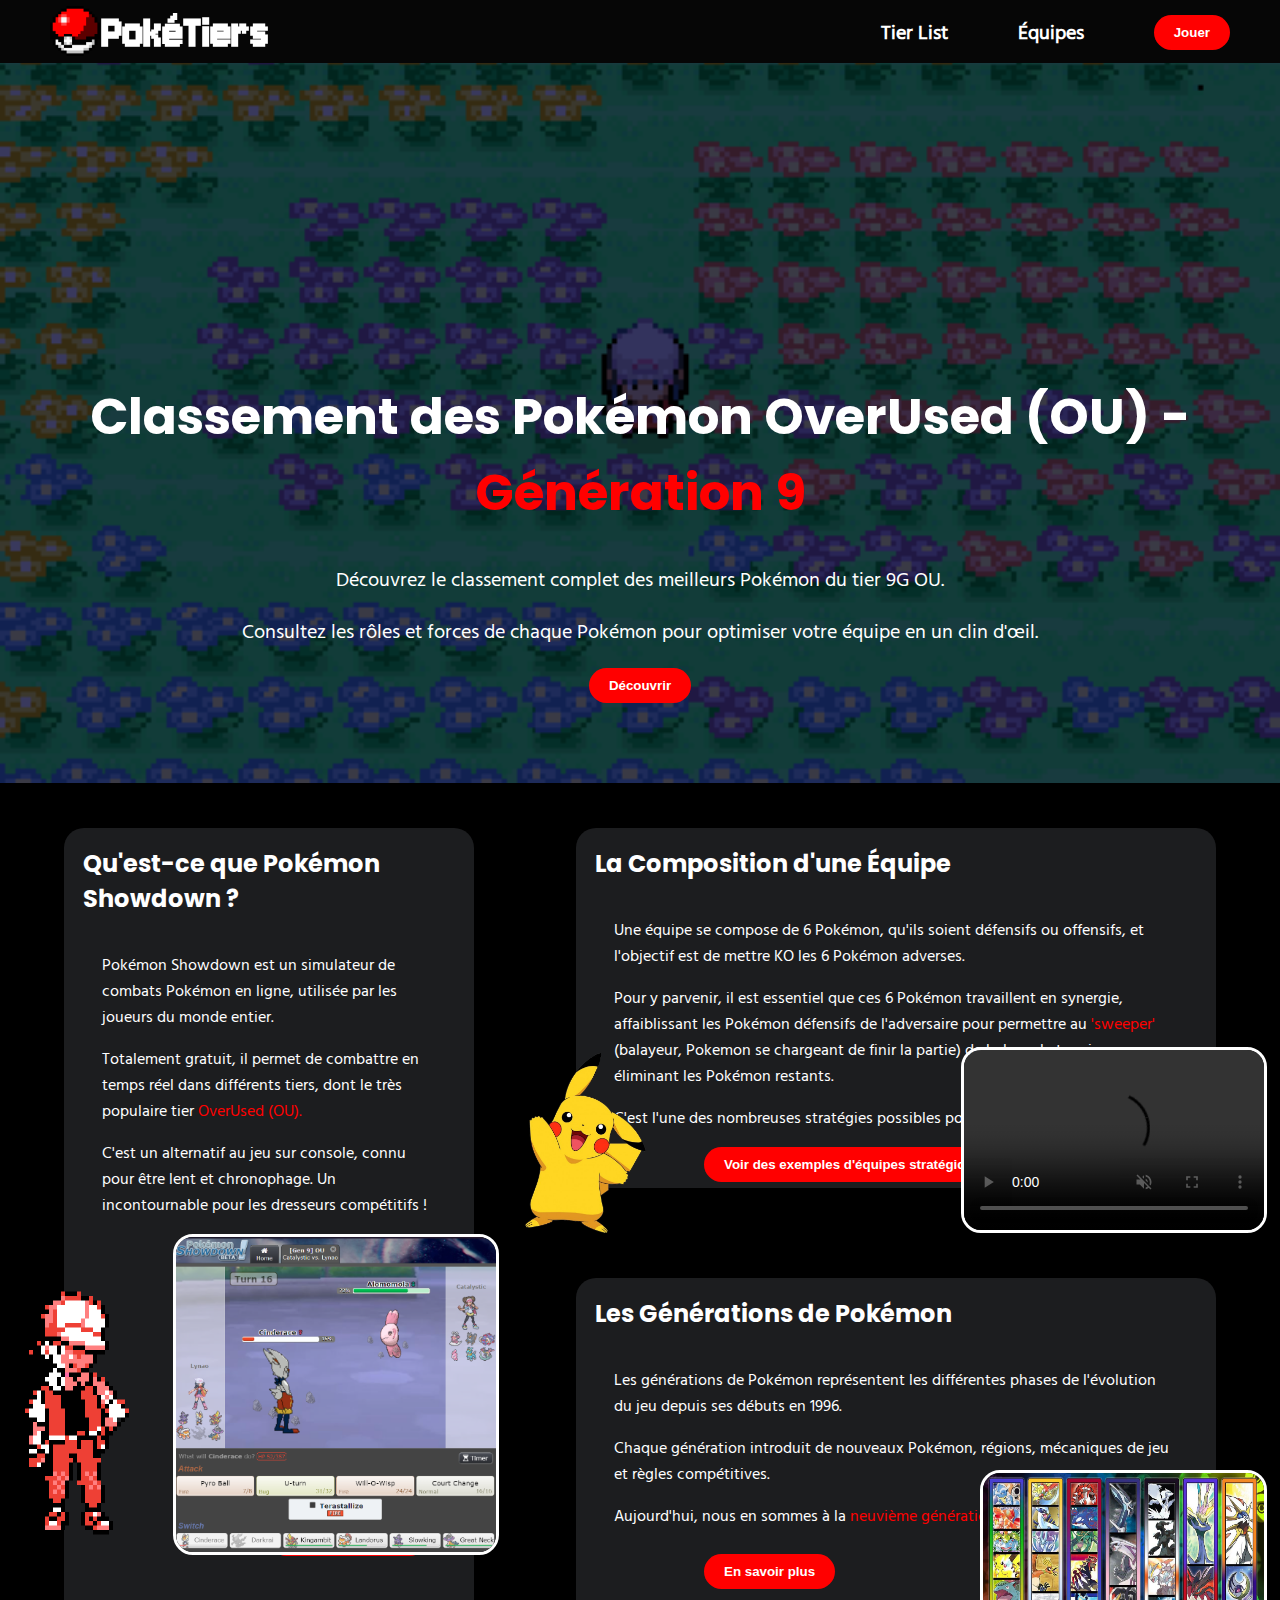
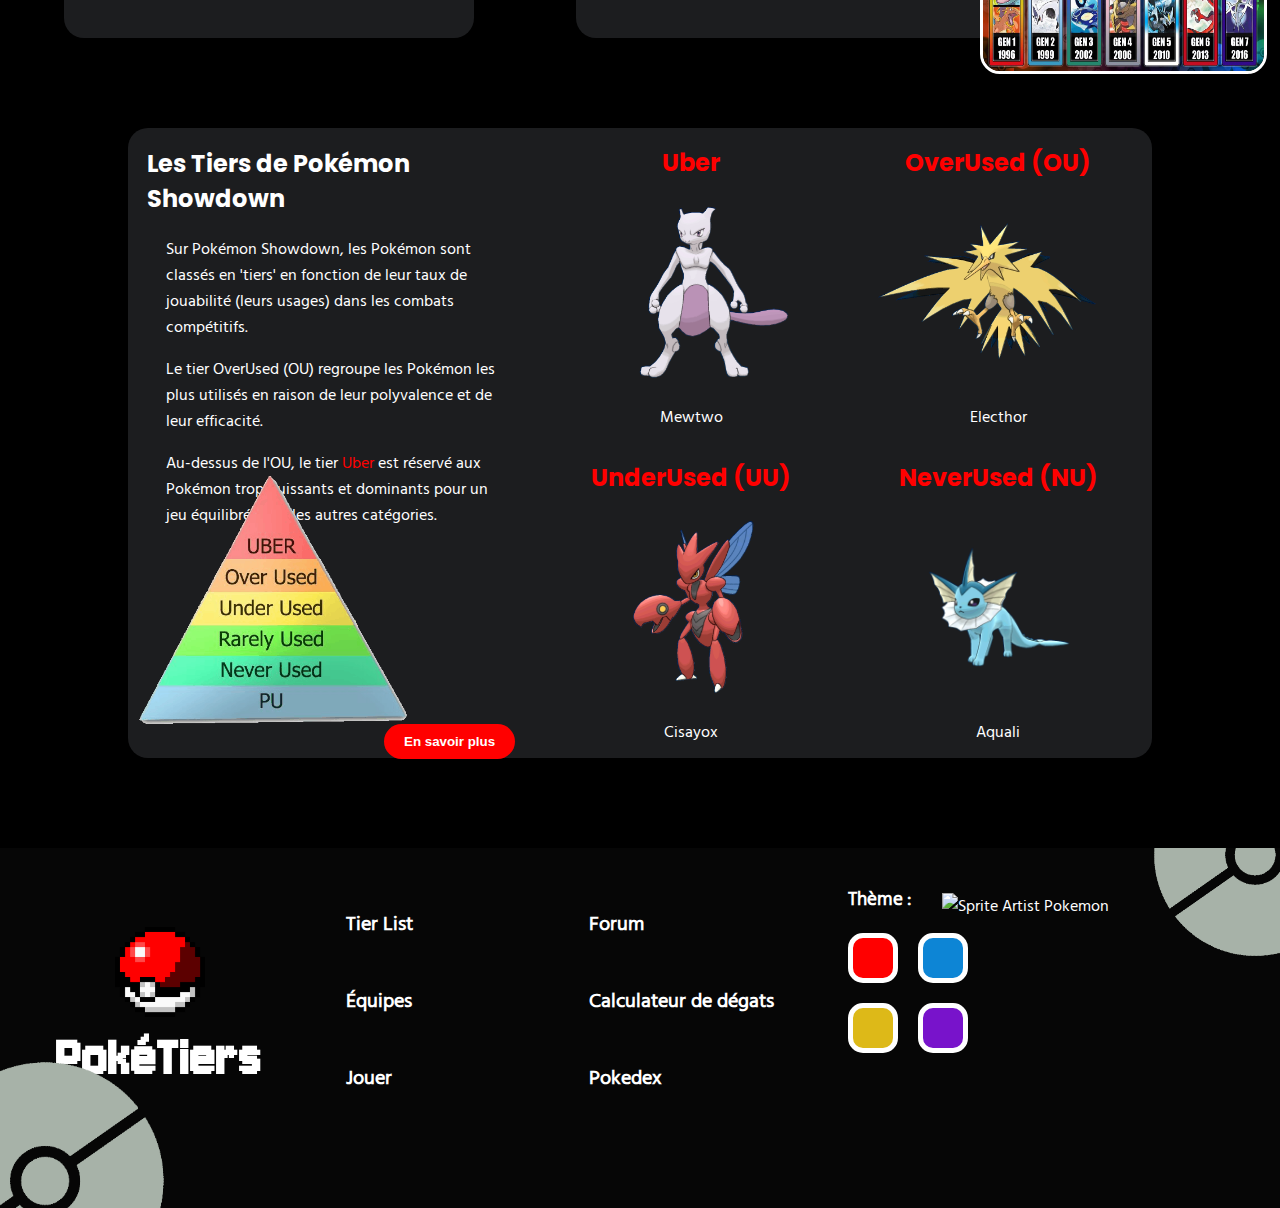
==== commit 1a83301d: "Footer Container Top (Finish)" ====
--- a/index.html
+++ b/index.html
@@ -236,7 +236,7 @@
             <div id="inner_footer_container_top">
                 <div id="inner_footer_container2-1">
                     <div class="footer_nav_container">
-                        <nav id="fnc_left">
+                        <nav id="f_nav_left">
                             <ul class="ul_flexbox">
                                 <a href="tier_list.html">
                                     <li>Tier List</li>
@@ -254,7 +254,7 @@
                     </div>
                     
                     <div class="footer_nav_container">
-                        <nav id="fnc_right">
+                        <nav id="f_nav_right">
                             <ul class="ul_flexbox">
                                 <a href="https://www.smogon.com/forums/">
                                     <li>Forum</li>
@@ -272,22 +272,26 @@
                     </div>
                 </div>
     
-            <div id="inner_footer_container2-2">
-                    <div>
+                <div id="inner_footer_container2-2">
+                    <div id="theme">
                         <h3 id="theme_title">Thème :</h3>
-                    </div>
-                    
-                    <div id="theme_flexbox">
-                        <div id="theme_container1" class="theme_containers">
-                            <div class="theme_circle" id="red_color"></div>
-                            <div class="theme_circle" id="blue_color"></div>
-                        </div>
-
-                        <div id="theme_container2" class="theme_containers">
-                            <div class="theme_circle" id="yellow_color"></div>
-                            <div class="theme_circle" id="purple_color"></div>
-                        </div>
-                    </div>
+
+                        <div id="theme_flexbox">
+                            <div id="theme_container1" class="theme_containers">
+                                <div class="theme_circle" id="red_color"></div>
+                                <div class="theme_circle" id="blue_color"></div>
+                            </div>
+
+                            <div id="theme_container2" class="theme_containers">
+                                <div class="theme_circle" id="yellow_color"></div>
+                                <div class="theme_circle" id="purple_color"></div>
+                            </div>
+                        </div>
+                    </div>
+
+                    <img id="img_artist" src="images/artist.png" alt="Sprite Artist Pokemon">
+
+                    <img class="pokeball_gray" id="img_pokeball2" src="images/pokeball_gray.png" alt="Pokeball Gris">
                 </div>
             </div>
 
--- a/styles/style-red.css
+++ b/styles/style-red.css
@@ -85,6 +85,7 @@
 
 /*Header*/
 #header_container1{
+    background-color: #060606;
     display: flex;
     justify-content: space-between;
     height: 7vh;
@@ -362,10 +363,11 @@
 }
 
 #footer{
+    background-color: #060606;
     display: flex;
     margin-top: 10vh;
     height: 40vh;
-    border: 1px solid white;
+    /* border: 1px solid white; */
     /* flex-wrap: nowrap; */
 }
 
@@ -380,7 +382,6 @@
 .pokeball_gray{
     position: absolute;
     height: 75%;
-    z-index: -1;
 }
 
 #img_pokeball1{
@@ -411,14 +412,14 @@
     flex-direction: column;
     width: 75%;
     height: 100%;
-    border: 1px solid white;
+    /* border: 1px solid white; */
 }
 
 #inner_footer_container_top{
     height: 85%;
     width: 100%;
     display: flex;
-    border: 1px solid white;
+    /* border: 1px solid rgb(255, 255, 255); */
 }
 
 #inner_footer_container_bottom{
@@ -432,7 +433,7 @@
     justify-content: space-between;
     height: 100%;
     width: 50%;
-    /* border: 1px solid white; */
+    /* border: 1px solid rgb(255, 255, 255); */
 }
 
 .footer_nav_container{
@@ -441,11 +442,11 @@
     justify-content: center;
 }
 
-#fnc_left{  /* footer nav container left*/
+#f_nav_left{  /* footer nav container left*/
     margin-left: 2vw;
 }
 
-#fnc_right{
+#f_nav_right{
     margin-right: 2vw;
 }
 
@@ -456,13 +457,21 @@
     gap: 5vh;
 }
 
+
 #inner_footer_container2-2{
-    display: flex;
-    flex-direction: column;
+    position: relative;
+    overflow: hidden;
+    display: flex;
     height: 100%;
     width: 50%;
-    border: 1px solid white;
-    padding-left: 60px;
+    /* border: 1px solid rgb(255, 255, 255); */
+}
+
+#theme{
+    height: 100%;
+    width: 25%;
+    padding-left: 10%;
+    /* border: 1px solid rgb(255, 255, 255); */
 }
 
 #theme_title{
@@ -501,4 +510,15 @@
 
 #purple_color{
     background-color: var(--purple_color1);
+}
+
+#img_artist{
+    height: 20vh;
+    margin-top: 5vh;
+    margin-left: -2vw;
+}
+
+#img_pokeball2{
+    right: -7vw;
+    top: -12vh;
 }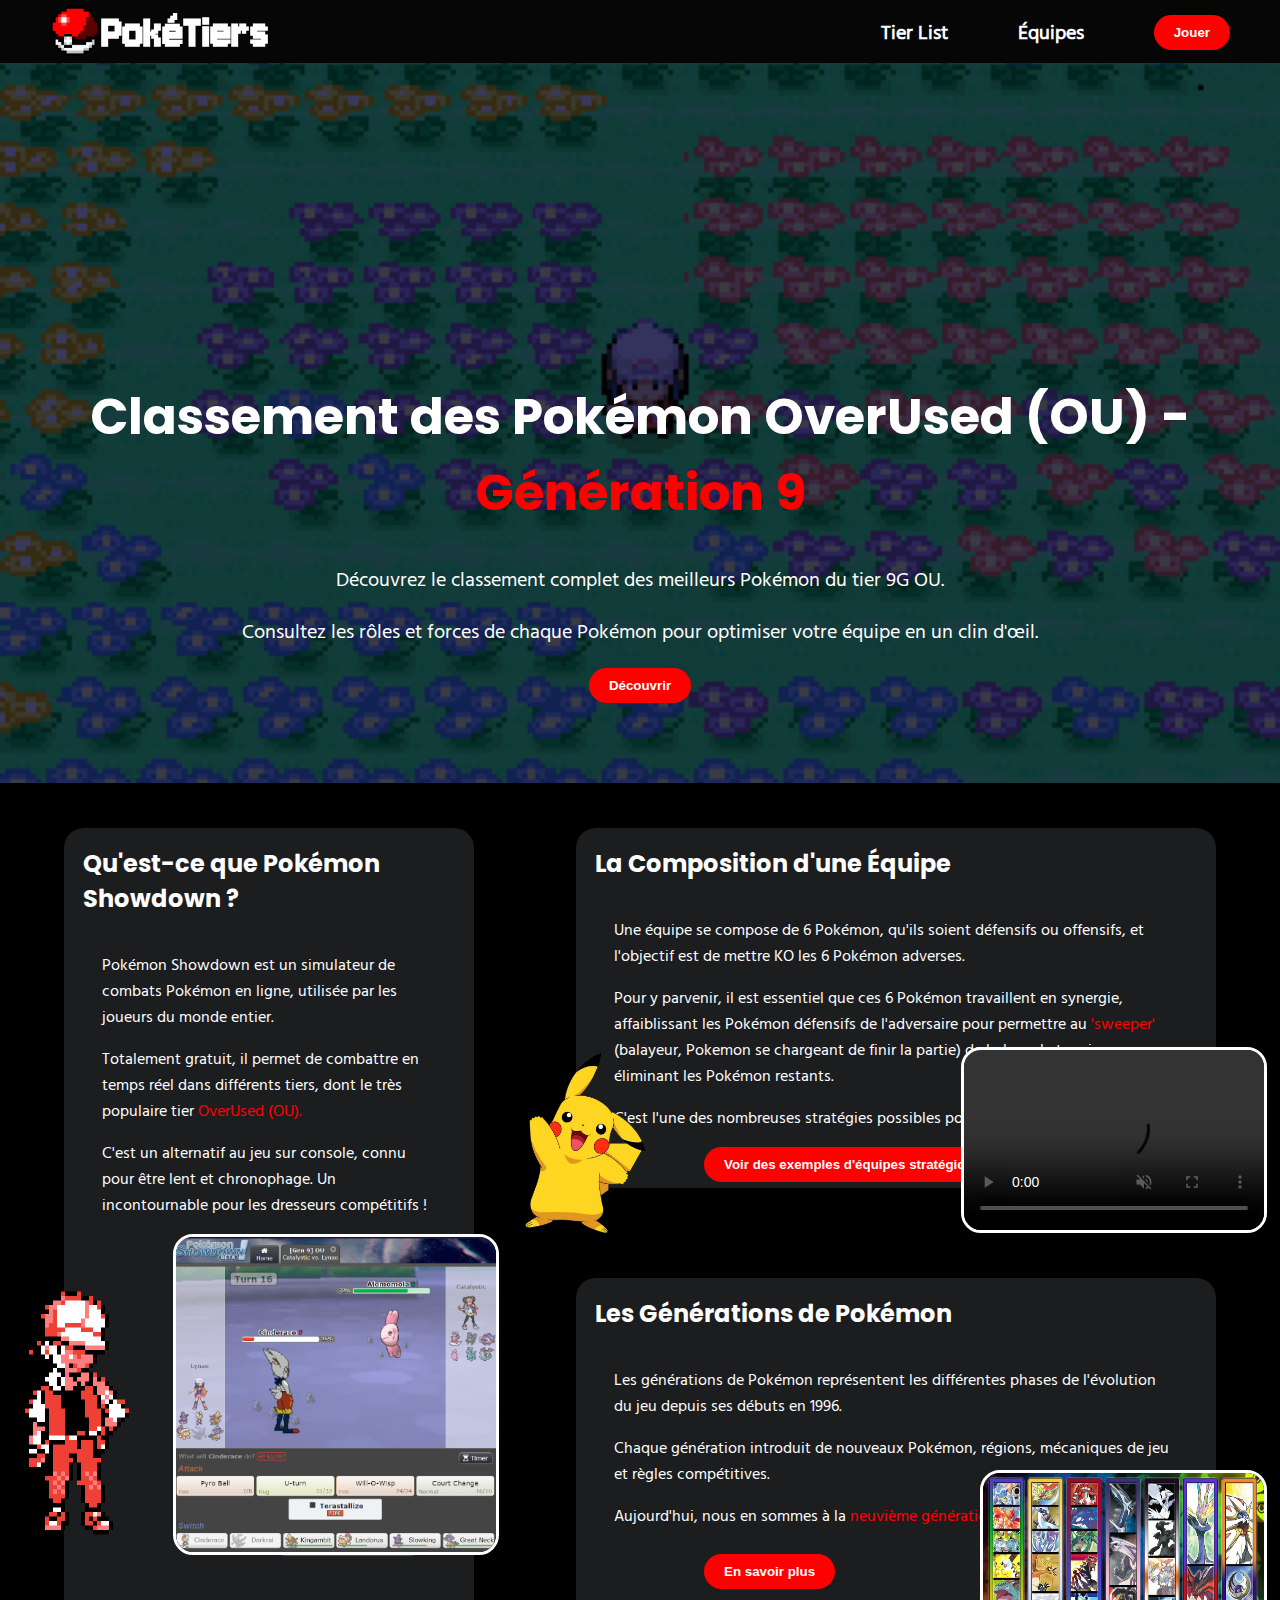
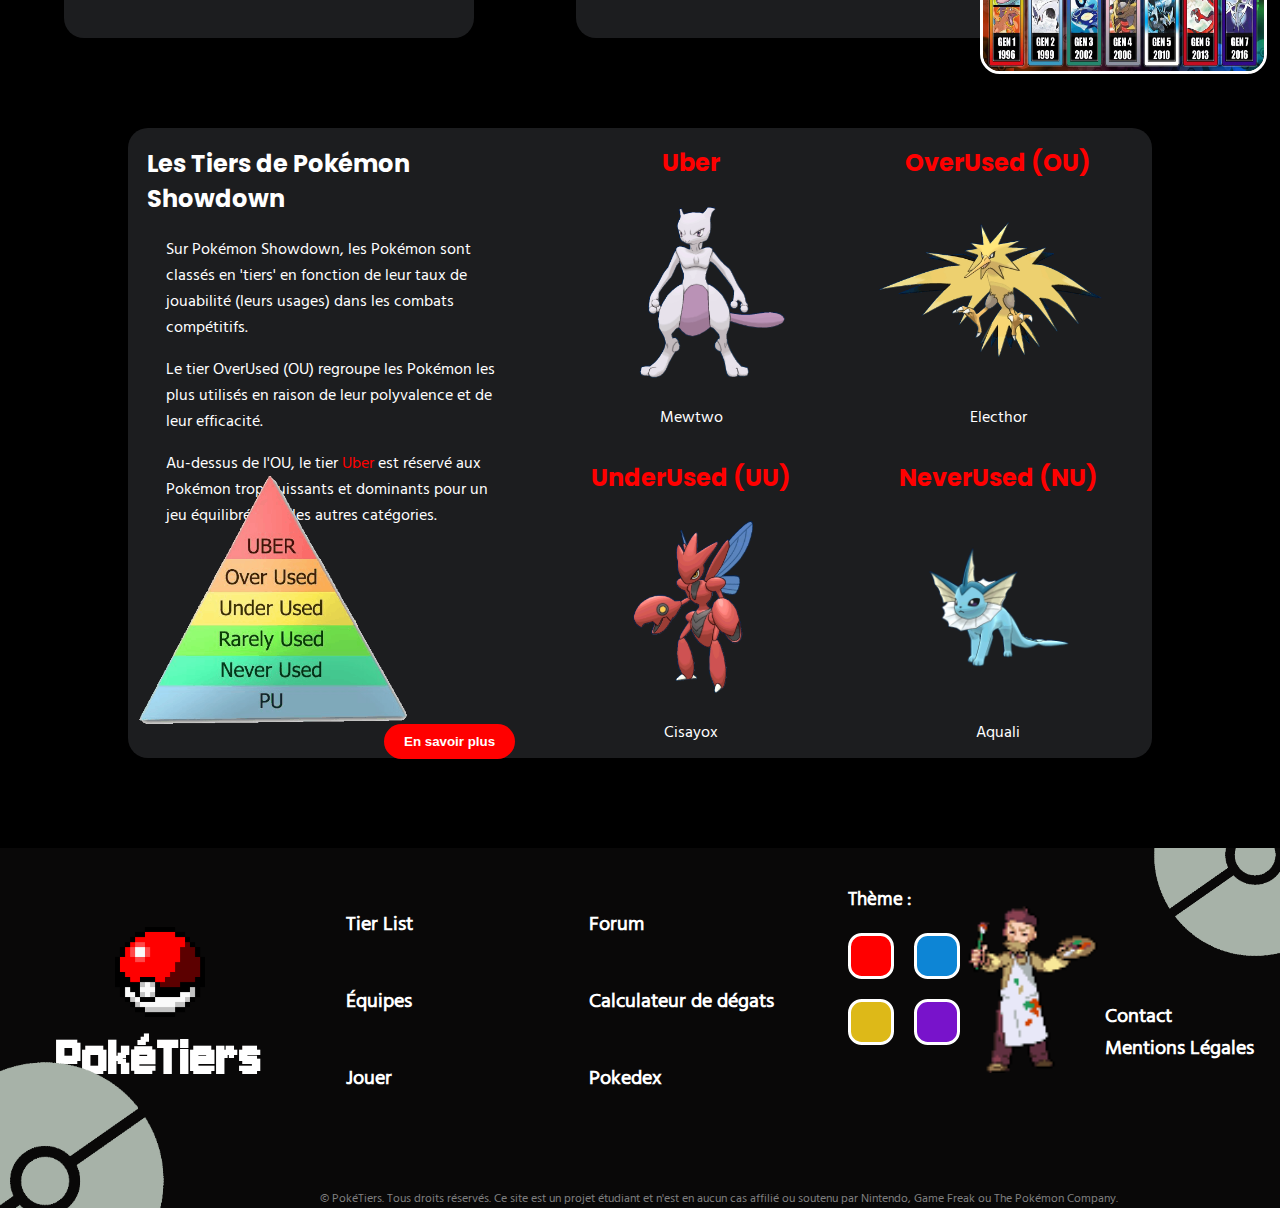
==== commit e6b8df41: "Main Website Completed" ====
--- a/index.html
+++ b/index.html
@@ -15,17 +15,13 @@
     <header>
         <div id="header_container1">
             <div class="inner_header_container1" id="ihc1_left">
-                <div>
-                    <a href="index.html">
-                        <img id="header_icon" class="pokeball" src="images/pokeball.png" alt="Icone PokéTiers">
-                    </a>
-                </div>
-
-                <div>
-                    <a href="index.html">
-                        <h1 id="header_title1" class="title">PokéTiers</h1>
-                    </a>
-                </div>
+                <a href="index.html">
+                    <img id="header_icon" class="pokeball" src="images/pokeball.png" alt="Icone PokéTiers">
+                </a>
+
+                <a href="index.html">
+                    <h1 id="header_title1" class="title">PokéTiers</h1>
+                </a>
             </div>
 
             <div class="inner_header_container1" id="ihc1_right">
@@ -38,19 +34,19 @@
                     </nav>
                 </div>
 
-                <div>
-                    <a href="https://play.pokemonshowdown.com/">
-                        <button class="button_shape" id="header_button_play">Jouer</button>
-                    </a>
-                </div>
+                <a href="https://play.pokemonshowdown.com/">
+                    <button class="button_shape" id="header_button_play">Jouer</button>
+                </a>
             </div>
         </div>
 
         <div id="header_container2">
             <div class="inner_header_container2">
                 <h1 id="header_title2">Classement des Pokémon OverUsed (OU) - <span class="text_color">Génération 9</span></h1>
+                
                 <p>Découvrez le classement complet des meilleurs Pokémon du tier 9G OU.</p> 
                 <p>Consultez les rôles et forces de chaque Pokémon pour optimiser votre équipe en un clin d'œil.</p>
+                
                 <a href="tier_list.html">
                     <button class="button_shape">Découvrir</button>
                 </a>
@@ -134,7 +130,7 @@
                             <img id="isc3_img_gen" src="images/gen.jpg" alt="Image Génération Pokemon">                      
                         </div>
 
-                        <div class="inner_section_container3">
+                        <div>
                             <a href="https://www.pokepedia.fr/G%C3%A9n%C3%A9ration">
                                 <button class="button_shape" id="button_gen">En savoir plus</button>
                             </a>
@@ -169,62 +165,70 @@
                 </div>
 
                 <div id="right-inner_section_container4">
-                    <div class="r-isc4_box" id="box1">
+                    <div class="r-isc4_box">
                         <a href="https://www.smogon.com/dex/sv/formats/uber/?lang=fr">
                             <h2><span class="text_color">Uber</span></h2>
                         </a>
+                        
                         <a href="https://www.smogon.com/dex/sv/pokemon/mewtwo/?lang=fr">
                             <img id="mewtwo" class="pokemon_20vh" src="images/pokemon/mewtwo.gif" alt="Mewtwo">
                         </a>
+                        
                         <p>Mewtwo</p>
                     </div>
                     
-                    <div class="r-isc4_box" id="box2">
+                    <div class="r-isc4_box">
                         <a href="https://www.smogon.com/dex/sv/formats/uu/">
                             <h2><span class="text_color">UnderUsed (UU)</span></h2>
                         </a>
+                        
                         <a href="https://www.smogon.com/dex/sv/pokemon/scizor/?lang=fr">
                             <img class="pokemon_20vh" src="images/pokemon/cisayox.gif" alt="Cisayox">
                         </a>
+                        
                         <p>Cisayox</p>
                     </div>
 
-                    <div class="r-isc4_box" id="box3">
+                    <div class="r-isc4_box">
                         <a href="https://www.smogon.com/dex/sv/formats/ou/?lang=fr">
                             <h2><span class="text_color">OverUsed (OU)</span></h2>
                         </a>
+                        
                         <a href="https://www.smogon.com/dex/sv/pokemon/zapdos/">
                             <img class="pokemon_20vh" src="images/pokemon/electhor.gif" alt="Electhor">
                         </a>
+                        
                         <p>Electhor</p>
                     </div>
 
-                    <div class="r-isc4_box" id="box4">
+                    <div class="r-isc4_box">
                         <a href="https://www.smogon.com/dex/sv/formats/nu/">
                             <h2><span class="text_color">NeverUsed (NU)</span></h2>
                         </a>
+                        
                         <a href="https://www.smogon.com/dex/sv/pokemon/vaporeon/">
                             <img id="aquali" src="images/pokemon/aquali.gif" alt="Aquali">
                         </a>
+                        
                         <p>Aquali</p>
                     </div>
                 </div>
             </div>
         </section>
-    </main>
+    </main> 
 
     <footer id="footer">
         <div id="footer_container1">
             <img class="pokeball_gray" id="img_pokeball1" src="images/pokeball_gray.png" alt="Pokeball Gris"> 
             
             <div id="inner_footer_container1">
-                <div id="ifc_1-1">
+                <div>
                     <a href="index.html">
                         <img id="footer_icon" class="pokeball" src="images/pokeball.png" alt="Icone PokéTiers">
                     </a>
                 </div>
 
-                <div id="ifc_1-2">
+                <div>
                     <a href="index.html">
                         <h1 id="footer_title" class="title">PokéTiers</h1>
                     </a>
@@ -271,7 +275,7 @@
                         </nav>
                     </div>
                 </div>
-    
+                
                 <div id="inner_footer_container2-2">
                     <div id="theme">
                         <h3 id="theme_title">Thème :</h3>
@@ -288,21 +292,32 @@
                             </div>
                         </div>
                     </div>
-
+                    
                     <img id="img_artist" src="images/artist.png" alt="Sprite Artist Pokemon">
-
                     <img class="pokeball_gray" id="img_pokeball2" src="images/pokeball_gray.png" alt="Pokeball Gris">
+                    
+                    <div id="liens_utiles">
+                        <nav>
+                            <ul>
+                                <a href="contact.html">
+                                    <li>Contact</li>
+                                </a>
+                                
+                                <a href="mentions_legales.html">
+                                    <li>Mentions Légales</li>
+                                </a>
+                            </ul>
+                        </nav>
+                    </div>
                 </div>
             </div>
 
             <div id="inner_footer_container_bottom">
-                <div id="inner_footer_container2-3">
-                    
-                </div>
+                <p id="copyright">&copy; PokéTiers. Tous droits réservés. Ce site est un projet étudiant et n'est en aucun cas affilié ou soutenu par Nintendo, Game Freak ou The Pokémon Company.</p>
             </div>
         </div>
     </footer>
-
+    
     <script src="scripts/script.js"></script>
 </body>
 </html>--- a/styles/style-red.css
+++ b/styles/style-red.css
@@ -89,7 +89,6 @@
     display: flex;
     justify-content: space-between;
     height: 7vh;
-    /* border: 2px solid white; */
 }
 
 .inner_header_container1{    /* inner_header_container1 == ihc1*/
@@ -152,7 +151,6 @@
 
 #header_container2{
     height: 80vh;
-    /* border: 2px solid white; */
     position: relative; /* Nécessaire pour positionner ::before par rapport à ce conteneur */
     display: flex;
     justify-content: center; /*Centre horizontalement*/
@@ -189,17 +187,15 @@
 
 
 
-/*Main => 5 Sections*/
+/*Main => 4 Sections*/
 #three_sections_flexbox{
     display: flex;
-    /* border: 1px solid white; */
 }
 
 #section1{
     position: relative; /*Nécessaire pour pouvoir utiliser position: absolute (On veut se baser sur ça)*/
     height: 100vh;
     width: 40vw;
-    /* border: 1px solid white; */
 }
 
 #section_container1{
@@ -211,7 +207,6 @@
     border-radius: 20px;
     display: flex;
     flex-direction: column;
-    /* border: 1px solid white; */
 }
 
 #isc1_sprite{   /*isc = inner_section_container1*/
@@ -245,7 +240,6 @@
     position: relative;
     height: 50vh;
     width: 60vw;
-    /* border: 1px solid white; */
 }
 
 .section_container2_3{
@@ -257,7 +251,6 @@
     border-radius: 20px;
     display: flex;
     flex-direction: column;
-    /* border: 1px solid white; */
 }
 
 #isc2_pikachu{ /* inner_section_container2*/
@@ -300,7 +293,6 @@
     margin-bottom: 5vh;
     display: flex;
     justify-content: center;
-    /* border: 1px solid white; */
 }
 
 #section_container4{
@@ -309,19 +301,16 @@
     background-color: #1c1d1f;
     border-radius: 20px;
     display: flex;
-    /* border: 1px solid white; */
 }
 
 
 #left-inner_section_container4{
     position: relative;
-    /* border: 1px solid white; */
     width: 40%;
 }
 
 #right-inner_section_container4{
     width: 60%;
-    /* border: 1px solid white; */
     display: flex;
     flex-direction: column;
     flex-wrap: wrap;
@@ -362,13 +351,12 @@
     padding-bottom: 3vh;
 }
 
+/*Footer*/
 #footer{
-    background-color: #060606;
+    background-color: #090808;
     display: flex;
     margin-top: 10vh;
     height: 40vh;
-    /* border: 1px solid white; */
-    /* flex-wrap: nowrap; */
 }
 
 #footer_container1{
@@ -376,7 +364,6 @@
     overflow: hidden;
     width: 25%;
     height: 100%;
-    /* border: 1px solid white; */
 }
 
 .pokeball_gray{
@@ -412,20 +399,17 @@
     flex-direction: column;
     width: 75%;
     height: 100%;
-    /* border: 1px solid white; */
 }
 
 #inner_footer_container_top{
     height: 85%;
     width: 100%;
     display: flex;
-    /* border: 1px solid rgb(255, 255, 255); */
 }
 
 #inner_footer_container_bottom{
     height: 15%;
     width: 100%;
-    /* border: 1px solid white; */
 }
 
 #inner_footer_container2-1{
@@ -433,7 +417,6 @@
     justify-content: space-between;
     height: 100%;
     width: 50%;
-    /* border: 1px solid rgb(255, 255, 255); */
 }
 
 .footer_nav_container{
@@ -451,7 +434,6 @@
 }
 
 .ul_flexbox{
-    /* border: 1px solid white; */
     display: flex;
     flex-direction: column;
     gap: 5vh;
@@ -464,14 +446,12 @@
     display: flex;
     height: 100%;
     width: 50%;
-    /* border: 1px solid rgb(255, 255, 255); */
 }
 
 #theme{
     height: 100%;
     width: 25%;
     padding-left: 10%;
-    /* border: 1px solid rgb(255, 255, 255); */
 }
 
 #theme_title{
@@ -491,7 +471,7 @@
 .theme_circle{
     height: 40px;
     width: 40px;
-    border: 5px solid white;
+    border: 3px solid white;
     border-radius: 30%;
     cursor: pointer;
 }
@@ -521,4 +501,19 @@
 #img_pokeball2{
     right: -7vw;
     top: -12vh;
-}+}
+
+#liens_utiles{
+    position: absolute;
+    bottom: 10vh;
+    right: 2vw;
+}
+
+#copyright{
+    padding-top: 2.5vh;
+    color: gray;
+    font-size: 12px;
+}
+/* --------------------------------------------------------------*/
+/* --------------------------------------------------------------*/
+/* --------------------------------------------------------------*/
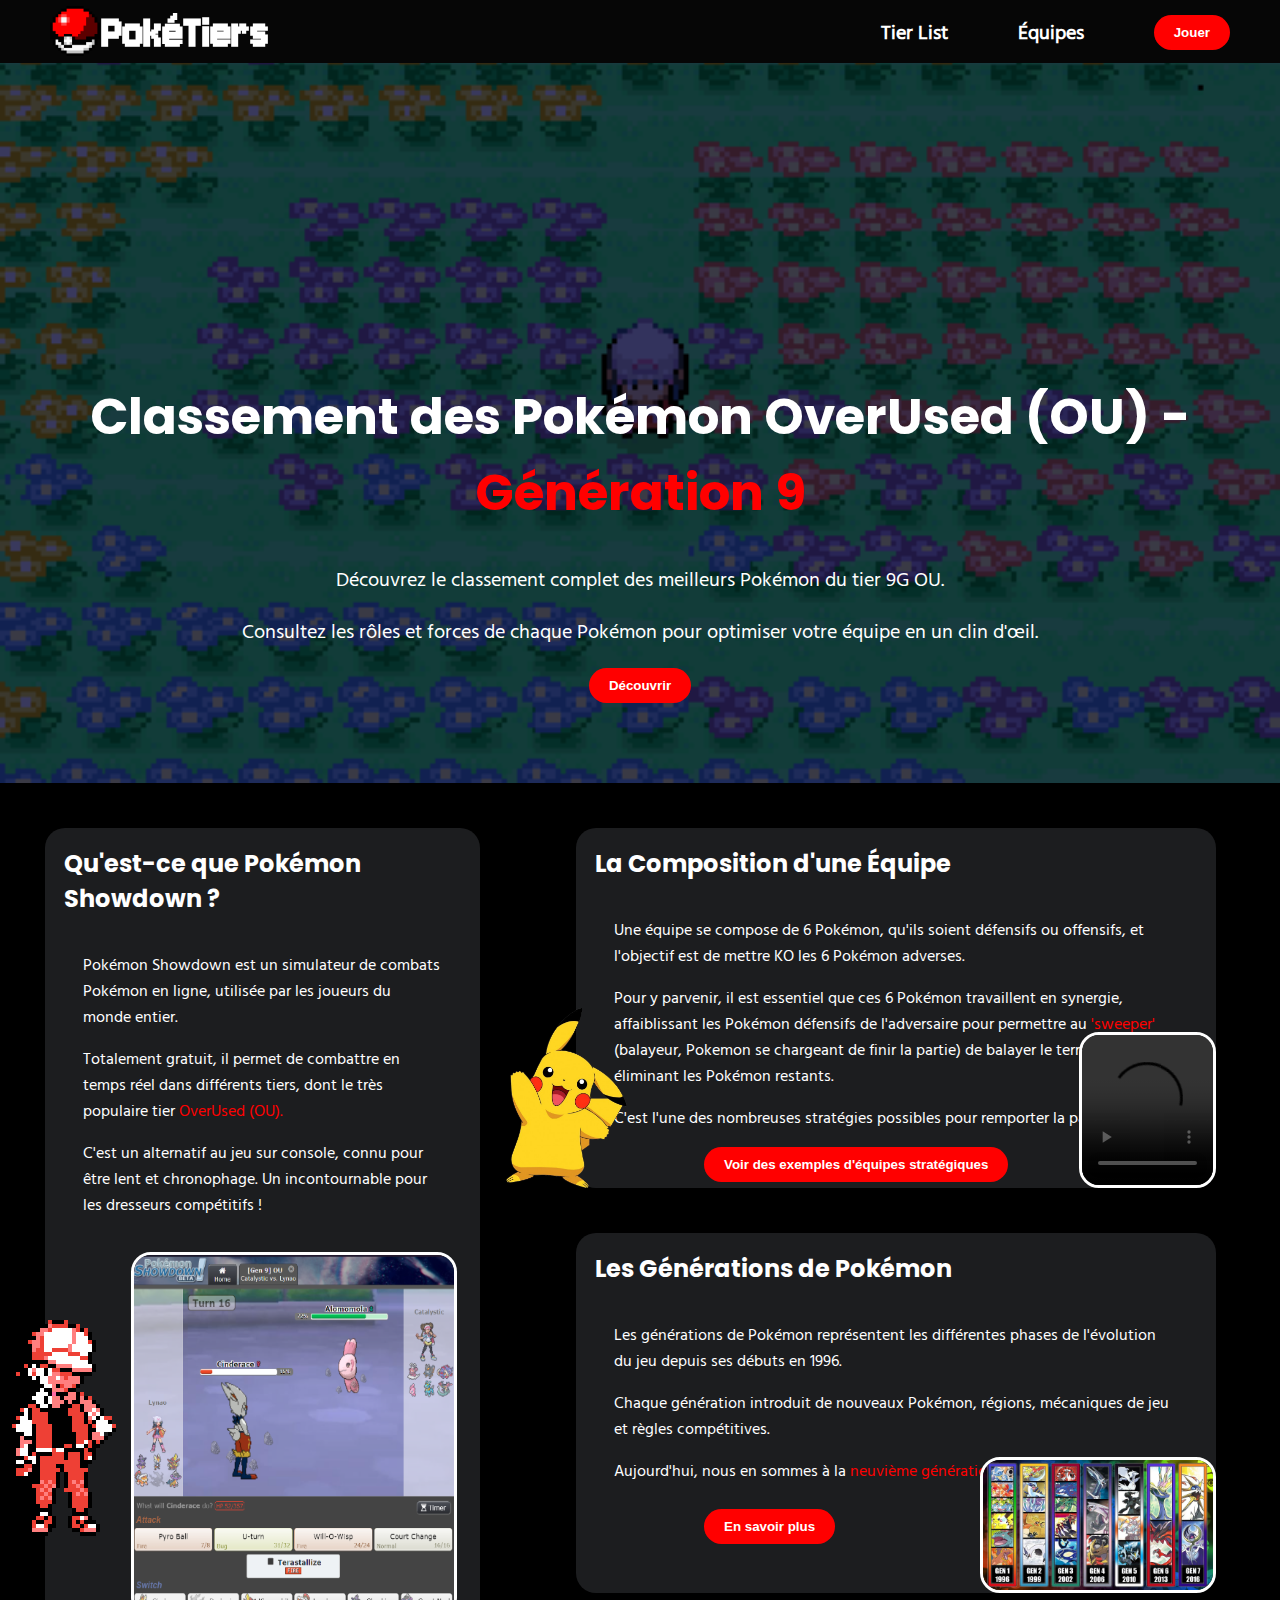
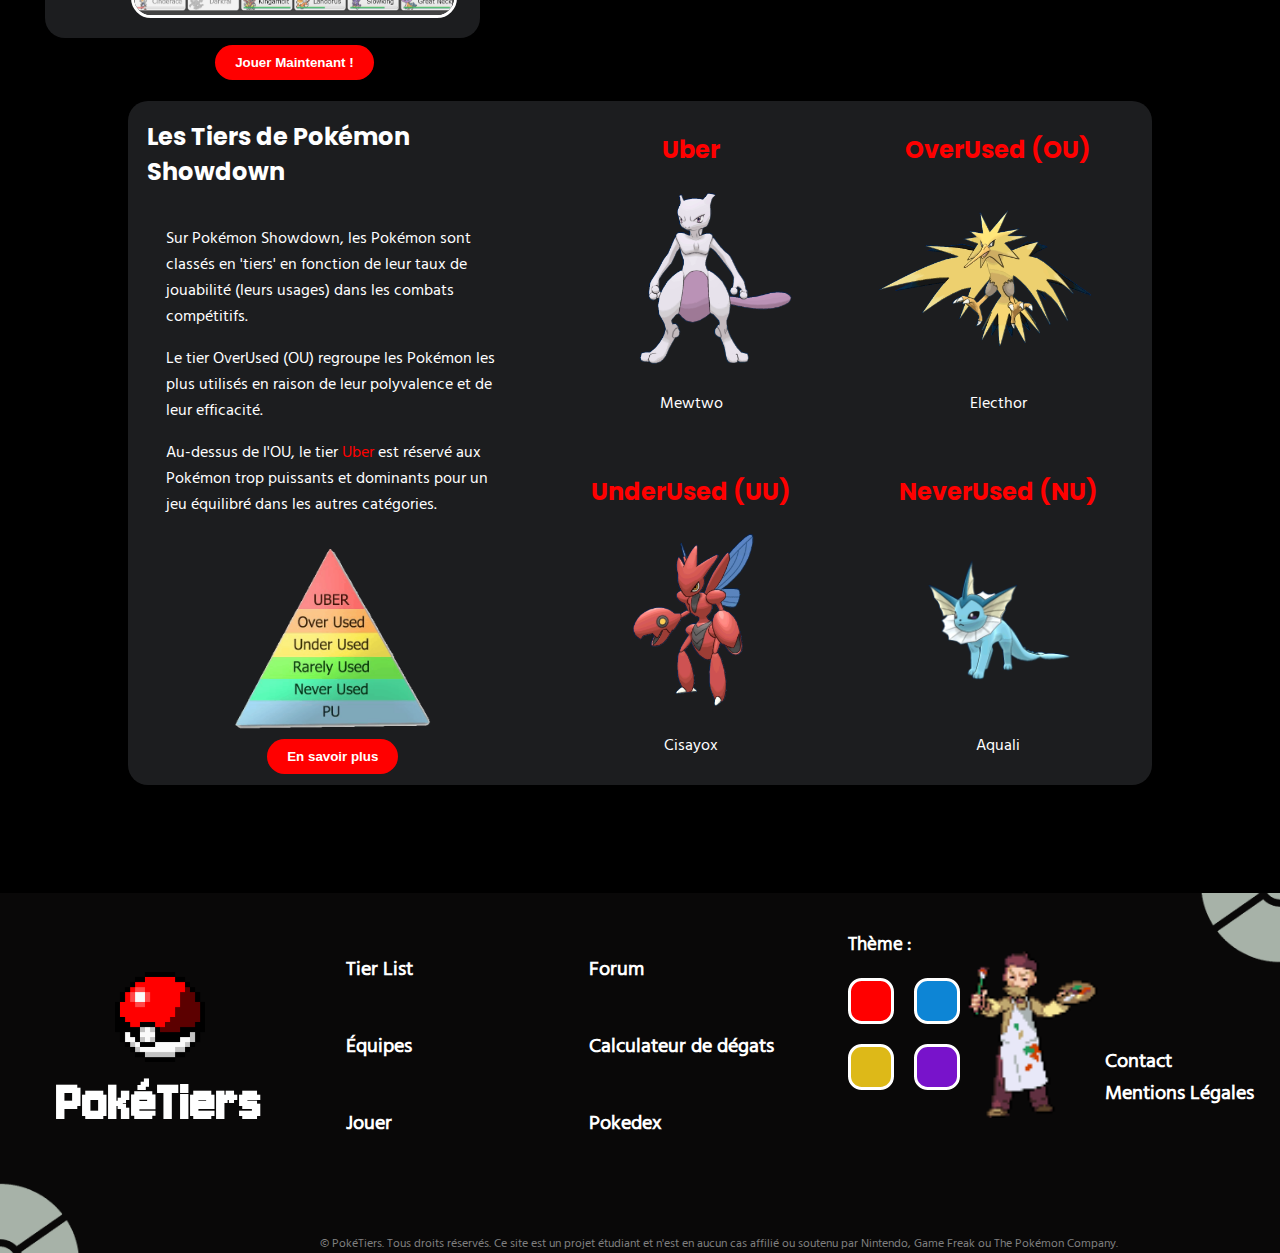
==== commit 84aca63f: "Now fully compatible with school computer" ====
--- a/index.html
+++ b/index.html
@@ -15,11 +15,11 @@
     <header>
         <div id="header_container1">
             <div class="inner_header_container1" id="ihc1_left">
-                <a href="index.html">
+                <a class="internal_link" href="index.html">
                     <img id="header_icon" class="pokeball" src="images/pokeball.png" alt="Icone PokéTiers">
                 </a>
 
-                <a href="index.html">
+                <a class="internal_link" href="index.html">
                     <h1 id="header_title1" class="title">PokéTiers</h1>
                 </a>
             </div>
@@ -28,8 +28,8 @@
                 <div>
                     <nav id="header_nav">
                         <ul id="header_ul">
-                            <li id="header_nav_li"><a href="tier_list.html">Tier List</a></li>
-                            <li id="header_nav_li"><a href="equipes.html">Équipes</a></li>
+                            <li id="header_nav_li"><a class="internal_link" href="tier_list.html">Tier List</a></li>
+                            <li id="header_nav_li"><a class="internal_link" href="equipes.html">Équipes</a></li>
                         </ul>
                     </nav>
                 </div>
@@ -47,7 +47,7 @@
                 <p>Découvrez le classement complet des meilleurs Pokémon du tier 9G OU.</p> 
                 <p>Consultez les rôles et forces de chaque Pokémon pour optimiser votre équipe en un clin d'œil.</p>
                 
-                <a href="tier_list.html">
+                <a class="internal_link" href="tier_list.html">
                     <button class="button_shape">Découvrir</button>
                 </a>
             </div>
@@ -58,22 +58,19 @@
         <div id="three_sections_flexbox">
             <section id="section1">
                 <div id="section_container1">
-                    <div>
-                        <h2 class="h2_format">Qu'est-ce que Pokémon Showdown ?</h2>
-                    </div>
-
-                    <div>
+                    <h2 class="h2_format">Qu'est-ce que Pokémon Showdown ?</h2>
+
+                    <div> 
                         <p class="p_format">Pokémon Showdown est un simulateur de combats Pokémon en ligne, utilisée par les joueurs du monde entier.</p>
                         <p class="p_format">Totalement gratuit, il permet de combattre en temps réel dans différents tiers, dont le très populaire tier <span class="text_color">OverUsed (OU).</span></p>
                         <p class="p_format">C'est un alternatif au jeu sur console, connu pour être lent et chronophage. Un incontournable pour les dresseurs compétitifs !</p>
                     </div>
-
-                    <div>
-                        <img id="isc1_sprite" src="images/red-sprite.png" alt="Sprite Red Gen 1">
+                    
+                    <img id="isc1_sprite" src="images/red-sprite.png" alt="Sprite Red Gen 1">
+
+                    <div id="screen_and_button" class="flexbox_column_center">
                         <img id="isc1_screenshot" src="images/Screenshot.png" alt="Screenshot Pokemon Showdown">
-                    </div>
-                    
-                    <div>
+
                         <a href="https://play.pokemonshowdown.com/">
                             <button class="button_shape" id="button_play_now">Jouer Maintenant !</button>
                         </a>
@@ -84,9 +81,7 @@
             <div id="right_flexbox">
                 <section class="section2_3">
                     <div class="section_container2_3">
-                        <div>
-                            <h2 class="h2_format">La Composition d'une Équipe</h2>
-                        </div>
+                        <h2 class="h2_format">La Composition d'une Équipe</h2>
 
                         <div>
                             <p class="p_format">Une équipe se compose de 6 Pokémon, qu'ils soient défensifs ou offensifs, et l'objectif est de mettre KO les 6 Pokémon adverses.</p>
@@ -96,45 +91,33 @@
                             <p class="p_format">C'est l'une des nombreuses stratégies possibles pour remporter la partie !</p>
                         </div>
 
-                        <div>
-                            <img id="isc2_pikachu" src="images/pikachu.png" alt="image Pikachu">                       
-                        </div>
-
-                        <div>
-                            <video id="isc2_video" autoplay controls muted>
-                                <source src="videos/sweep.mp4" type="video/mp4">
-                            </video> 
-                        </div>
-
-                        <div>
-                            <a href="equipes.html">
-                                <button class="button_shape" id="button_teams">Voir des exemples d'équipes stratégiques</button>
-                            </a>
-                        </div>
+                        <img id="isc2_pikachu" src="images/pikachu.png" alt="image Pikachu">                       
+
+                        <video id="isc2_video" autoplay controls muted>
+                            <source src="videos/sweep.mp4" type="video/mp4">
+                        </video> 
+
+                        <a class="internal_link" href="equipes.html">
+                            <button class="button_shape" id="button_teams">Voir des exemples d'équipes stratégiques</button>
+                        </a>
                     </div>
                 </section>
 
-                <section class="section2_3">
+                <section class="section2_3">    
                     <div class="section_container2_3">
-                        <div>
-                            <h2 class="h2_format">Les Générations de Pokémon</h2>
-                        </div>
+                        <h2 class="h2_format">Les Générations de Pokémon</h2>
 
                         <div>
                             <p class="p_format">Les générations de Pokémon représentent les différentes phases de l'évolution du jeu depuis ses débuts en 1996.</p>
                             <p class="p_format">Chaque génération introduit de nouveaux Pokémon, régions, mécaniques de jeu et règles compétitives.</p>
-                            <p class="p_format">Aujourd'hui, nous en sommes à la <span class="text_color">neuvième génération (9G)</span></p>
+                            <p class="p_format">Aujourd'hui, nous en sommes à la <span class="text_color">neuvième génération (9G).</span></p>
                         </div>
 
-                        <div>
-                            <img id="isc3_img_gen" src="images/gen.jpg" alt="Image Génération Pokemon">                      
-                        </div>
-
-                        <div>
-                            <a href="https://www.pokepedia.fr/G%C3%A9n%C3%A9ration">
-                                <button class="button_shape" id="button_gen">En savoir plus</button>
-                            </a>
-                        </div>
+                        <img id="isc3_img_gen" src="images/gen.jpg" alt="Image Génération Pokemon">                      
+
+                        <a href="https://www.pokepedia.fr/G%C3%A9n%C3%A9ration">
+                            <button class="button_shape" id="button_gen">En savoir plus</button>
+                        </a>
                     </div>
                 </section>
             </div>
@@ -143,23 +126,19 @@
         <section id="section4">
             <div id="section_container4">
                 <div id="left-inner_section_container4">
-                    <div>
-                        <h2 class="h2_format">Les Tiers de Pokémon Showdown</h2>
-                    </div>
+                    <h2 class="h2_format">Les Tiers de Pokémon Showdown</h2>
 
                     <div>
                         <p class="p_format">Sur Pokémon Showdown, les Pokémon sont classés en 'tiers' en fonction de leur taux de jouabilité (leurs usages) dans les combats compétitifs.</p> 
                         <p class="p_format">Le tier OverUsed (OU) regroupe les Pokémon les plus utilisés en raison de leur polyvalence et de leur efficacité.</p>
                         <p class="p_format">Au-dessus de l'OU, le tier <span class="text_color">Uber</span> est réservé aux Pokémon trop puissants et dominants pour un jeu équilibré dans les autres catégories.</p>
                     </div>
-
-                    <div>
+                    
+                    <div id="pyramid-button">
                         <img id="pyramid" src="images/tiers-pyramid.png" alt="Tiers Smogon Pyramid">
-                    </div>
-
-                    <div>
+
                         <a href="https://www.pokepedia.fr/Tier_strat%C3%A9gique">
-                            <button class="button_shape" id="button_tiers">En savoir plus</button>
+                            <button class="button_shape">En savoir plus</button>
                         </a>
                     </div>
                 </div>
@@ -215,7 +194,7 @@
                 </div>
             </div>
         </section>
-    </main> 
+    </main>
 
     <footer id="footer">
         <div id="footer_container1">
@@ -223,13 +202,13 @@
             
             <div id="inner_footer_container1">
                 <div>
-                    <a href="index.html">
+                    <a class="internal_link" href="index.html">
                         <img id="footer_icon" class="pokeball" src="images/pokeball.png" alt="Icone PokéTiers">
                     </a>
                 </div>
 
                 <div>
-                    <a href="index.html">
+                    <a class="internal_link" href="index.html">
                         <h1 id="footer_title" class="title">PokéTiers</h1>
                     </a>
                 </div> 
@@ -242,11 +221,11 @@
                     <div class="footer_nav_container">
                         <nav id="f_nav_left">
                             <ul class="ul_flexbox">
-                                <a href="tier_list.html">
+                                <a class="internal_link" href="tier_list.html">
                                     <li>Tier List</li>
                                 </a>
     
-                                <a href="equipes.html">
+                                <a class="internal_link" href="equipes.html">
                                     <li>Équipes</li>
                                 </a>
                                 
@@ -281,12 +260,12 @@
                         <h3 id="theme_title">Thème :</h3>
 
                         <div id="theme_flexbox">
-                            <div id="theme_container1" class="theme_containers">
+                            <div class="theme_containers">
                                 <div class="theme_circle" id="red_color"></div>
                                 <div class="theme_circle" id="blue_color"></div>
                             </div>
 
-                            <div id="theme_container2" class="theme_containers">
+                            <div class="theme_containers">
                                 <div class="theme_circle" id="yellow_color"></div>
                                 <div class="theme_circle" id="purple_color"></div>
                             </div>
@@ -299,11 +278,11 @@
                     <div id="liens_utiles">
                         <nav>
                             <ul>
-                                <a href="contact.html">
+                                <a class="internal_link" href="contact.html">
                                     <li>Contact</li>
                                 </a>
                                 
-                                <a href="mentions_legales.html">
+                                <a class="internal_link" href="mentions_legales.html">
                                     <li>Mentions Légales</li>
                                 </a>
                             </ul>
--- a/styles/style-red.css
+++ b/styles/style-red.css
@@ -81,6 +81,24 @@
     text-decoration: underline;
 }
 
+#style_arrow-left{
+    display: inline-block;
+    margin-right: 1vh;
+    border-radius: 30px;
+    padding: 7px 20px;
+    background-color: var(--red_color1);
+}
+
+#style_arrow-left:hover{
+    background-color: var(--red_color07);
+}
+
+.flexbox_column_center{
+    display: flex;
+    flex-direction: column;
+    justify-content: center;
+    align-items: center;
+}
 
 
 /*Header*/
@@ -190,56 +208,65 @@
 /*Main => 4 Sections*/
 #three_sections_flexbox{
     display: flex;
+    height: 100vh;
+    width: 100vw;
+    /* border: 1px solid white; */
 }
 
 #section1{
+    display: flex;
+    justify-content: flex-end;
+    align-items: center;
     position: relative; /*Nécessaire pour pouvoir utiliser position: absolute (On veut se baser sur ça)*/
-    height: 100vh;
-    width: 40vw;
+    height: 100%; /*100vh*/
+    width: 40%; /*40vw*/
 }
 
 #section_container1{
-    height: 90vh;
-    width: 32vw;
-    margin-top: 5vh;
-    margin-left: 5vw;    
+    height: 90%; /*90 vh*/
+    width: 85%; /*32 vw*/
     background-color: #1c1d1f;
     border-radius: 20px;
     display: flex;
     flex-direction: column;
+    margin-right: 2.5vw;
+    /* border: 1px solid blue; */
 }
 
 #isc1_sprite{   /*isc = inner_section_container1*/
+    display: block;
     position: absolute;
-    height: 30vh;
-    width: 10vw;
-    left: 1vw;
+    height: auto;
+    max-width: 25%;
+    left: 0vw;
     bottom: 15vh;
 }
 
 #isc1_screenshot{
-    position: absolute;
     border-radius: 20px;
     border: 3px solid white;
-    height: 35vh;
+    height: 40vh;
     width: 25vw;
-    right: 1vw;
+    margin-top: 2vh;
+    margin-right: -5vw;
 }
 
 #button_play_now{
-    margin-left: 16vw;
-    margin-top: 70%;
+    margin-top: 3vh;
+    margin-right: -5vw;
 }
 
 #right_flexbox{
     display: flex;
+    /* border: 1px solid red; */
+    height: 100%;
+    width: 60%;
     flex-direction: column;
 }
 
 .section2_3{
     position: relative;
-    height: 50vh;
-    width: 60vw;
+    /* border: 1px solid red; */
 }
 
 .section_container2_3{
@@ -251,12 +278,13 @@
     border-radius: 20px;
     display: flex;
     flex-direction: column;
+    /* border: 1px solid blue; */
 }
 
 #isc2_pikachu{ /* inner_section_container2*/
     position: absolute;
     height: 20vh;
-    left: 1vw;
+    left: -0.5vw;
     bottom: 0vh;
 }
 
@@ -264,8 +292,9 @@
     position: absolute;
     border-radius: 20px;
     border: 3px solid white;
-    height: 20vh;
-    right: 1vw;
+    height: auto;
+    max-width: 17%;
+    right: 5vw;
     bottom: 0vh;
 }
 
@@ -277,10 +306,10 @@
     position: absolute;
     border-radius: 20px;
     border: 3px solid white;
-    height: 22vh;
-    width: 22vw;
-    bottom: 1vh;
-    right: 1vw;
+    height: auto;
+    max-width: 30%;
+    bottom: 0vh;
+    right: 5vw;
 }
 
 #button_gen{
@@ -289,15 +318,16 @@
 }
 
 #section4{
-    margin-top: 5vh;
-    margin-bottom: 5vh;
+    height: 80vh;
+    width: auto;
     display: flex;
     justify-content: center;
+    align-items: center;
 }
 
 #section_container4{
-    height: 70vh;
-    width: 80vw;    
+    height: 95%;
+    width: 80%;    
     background-color: #1c1d1f;
     border-radius: 20px;
     display: flex;
@@ -305,8 +335,9 @@
 
 
 #left-inner_section_container4{
-    position: relative;
     width: 40%;
+    display: flex;
+    flex-direction: column;
 }
 
 #right-inner_section_container4{
@@ -316,16 +347,18 @@
     flex-wrap: wrap;
 }
 
+#pyramid-button{
+    height: 40%;
+    display: flex;
+    flex-direction: column;
+    justify-content: center;
+    align-items: center;
+}
+
 #pyramid{
-    height: 30vh;
-    position: absolute;
-    bottom: 3%;
-    left: 1%;
-}
-
-#button_tiers{
-    margin-left: 20vw;
-    margin-top: 20vh;
+    max-width: 50%;
+    height: auto;
+    display: block;
 }
 
 .r-isc4_box{
@@ -368,12 +401,13 @@
 
 .pokeball_gray{
     position: absolute;
-    height: 75%;
+    height: auto;
+    max-width: 14vw;
 }
 
 #img_pokeball1{
     left: -7vw;
-    bottom: -12vh;
+    bottom: -11vh;
 }
 
 #inner_footer_container1{
@@ -500,7 +534,7 @@
 
 #img_pokeball2{
     right: -7vw;
-    top: -12vh;
+    top: -11vh;
 }
 
 #liens_utiles{
@@ -517,3 +551,57 @@
 /* --------------------------------------------------------------*/
 /* --------------------------------------------------------------*/
 /* --------------------------------------------------------------*/
+/*Pas dans index.html*/
+.sticky_header{
+    position: sticky;
+    top:0;
+}
+
+#main-flexbox{
+    display: flex;
+    flex-direction: column;
+    height: auto;
+    width: 90%;
+    /* border: 1px solid white; */
+    margin: 0 auto;
+}
+
+#main_div_h1{
+    display: flex;
+    align-items: center;
+}
+
+#main_div_hr{
+    width: 100%;
+}
+
+#section_container{
+    /* border: 1px solid white; */
+    width: 100%;
+    height: auto;
+    background-color: #1c1d1f;
+    border-radius: 20px;
+    margin-top: 2vh;
+    display: flex;
+    flex-direction: column;
+    padding-top: 5vh;
+    padding-bottom: 5vh;
+}
+/* --------------------------------------------------------------*/
+/* --------------------------------------------------------------*/
+/* --------------------------------------------------------------*/
+.h3_format{
+    margin-left: 1.5vw;
+}
+
+.gray{
+    color: gray;
+}
+
+.forms_class{
+    margin-left: 3vw;
+}
+
+.start_checkbox{
+    margin-left: 3vw;
+}
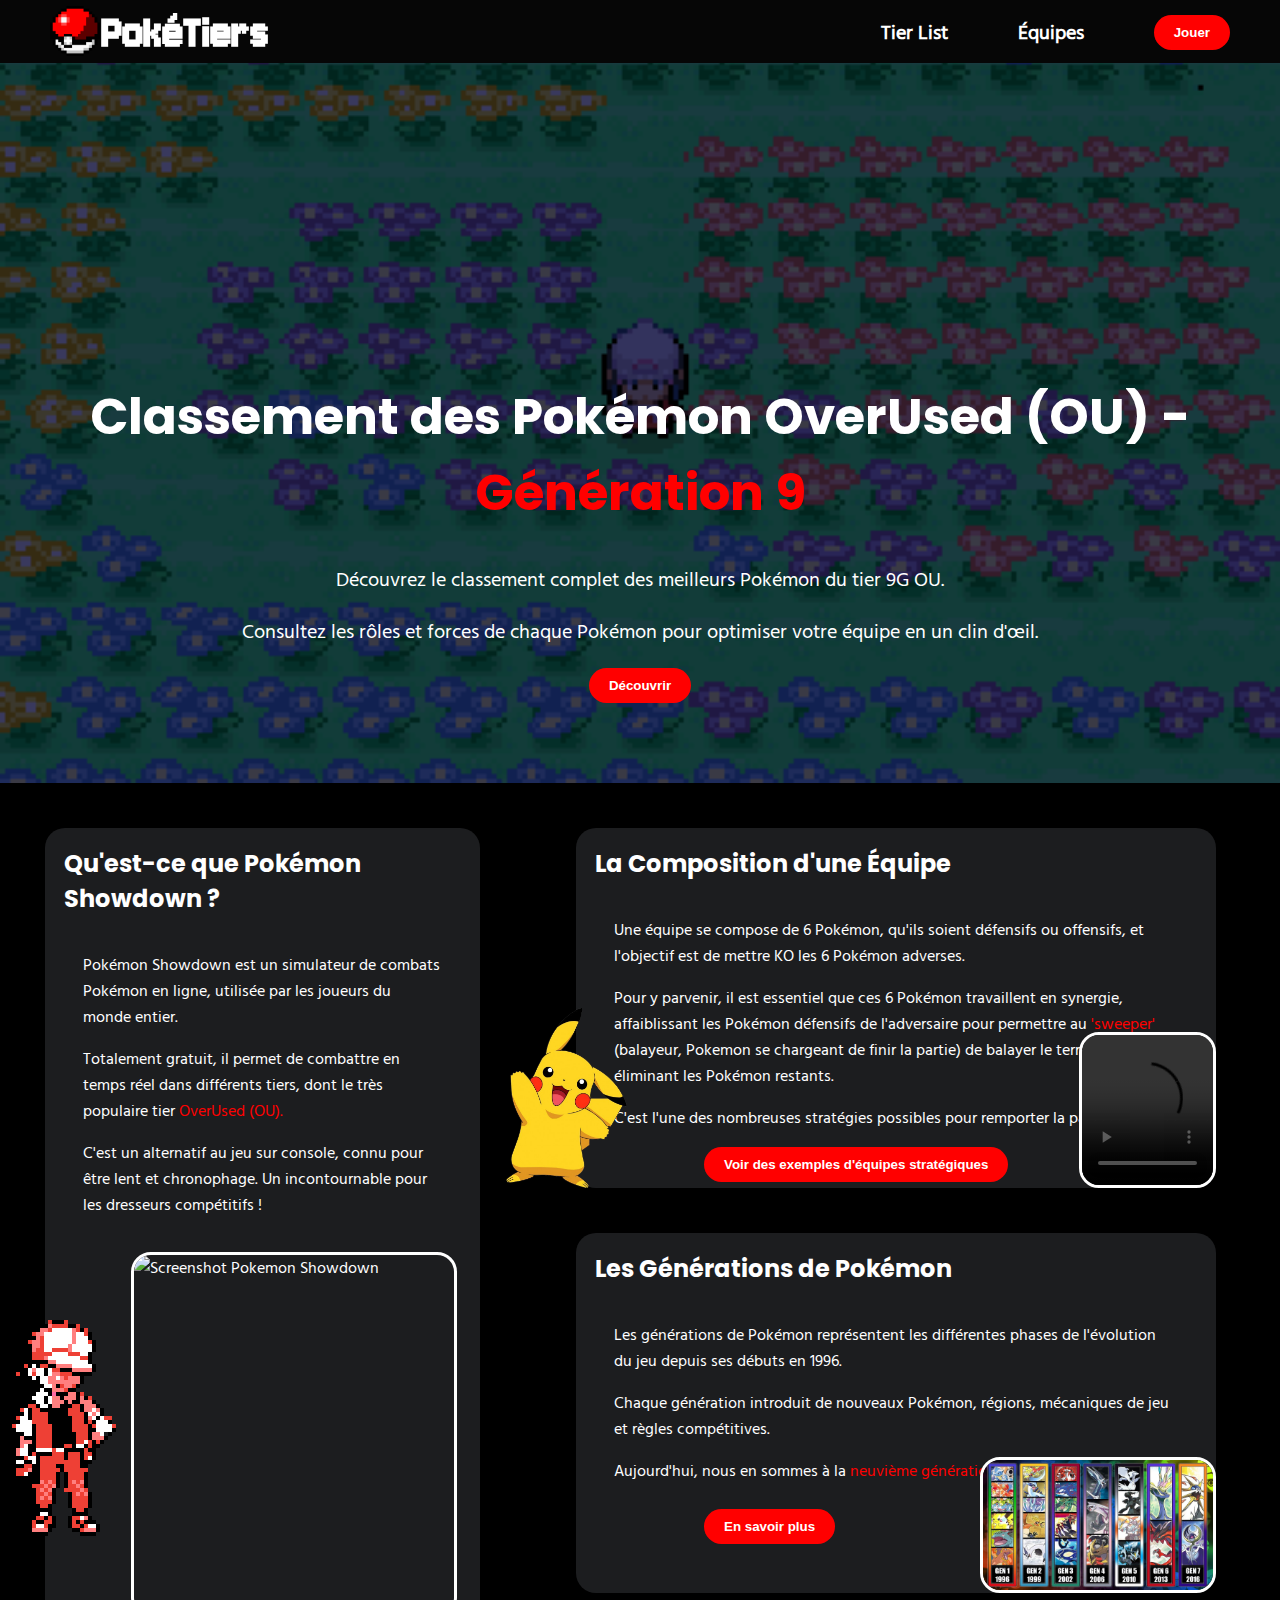
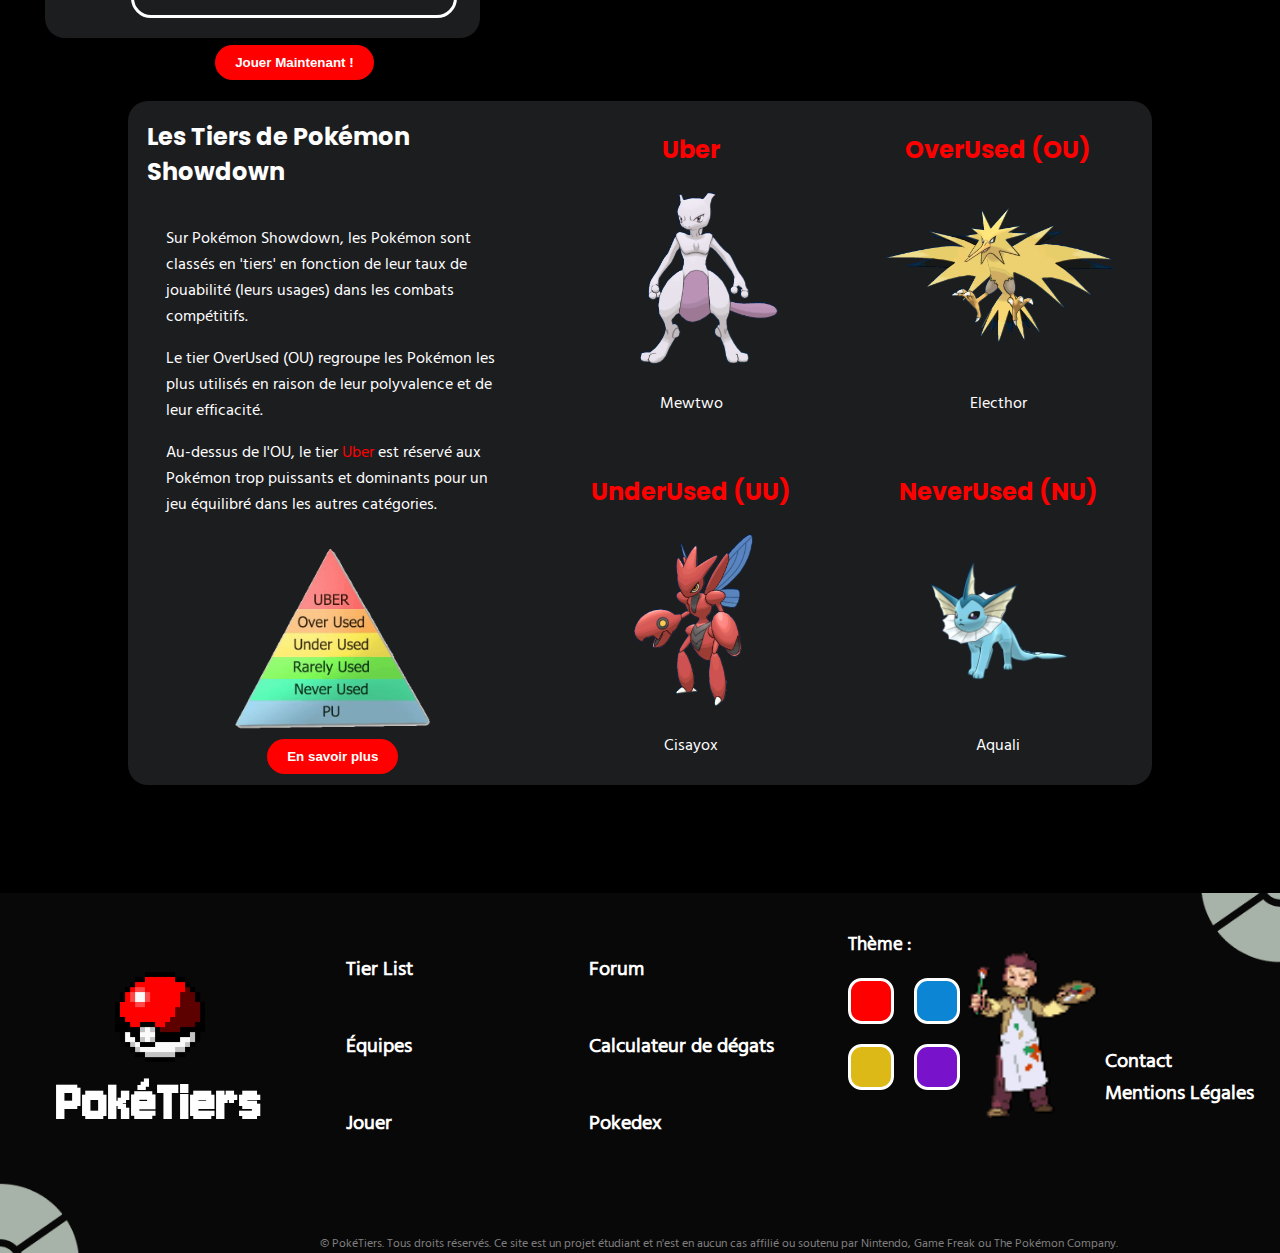
==== commit 97162b9a: "Update with both dynamic webpages" ====
--- a/index.html
+++ b/index.html
@@ -27,9 +27,9 @@
             <div class="inner_header_container1" id="ihc1_right">
                 <div>
                     <nav id="header_nav">
-                        <ul id="header_ul">
-                            <li id="header_nav_li"><a class="internal_link" href="tier_list.html">Tier List</a></li>
-                            <li id="header_nav_li"><a class="internal_link" href="equipes.html">Équipes</a></li>
+                        <ul id="header_ul"><!--equipe.php?id=1-->
+                            <li id="header_nav_li"><a class="internal_link" href="equipe.php?id=1">Tier List</a></li>
+                            <li id="header_nav_li"><a class="internal_link" href="equipes.php">Équipes</a></li>
                         </ul>
                     </nav>
                 </div>
@@ -69,7 +69,7 @@
                     <img id="isc1_sprite" src="images/red-sprite.png" alt="Sprite Red Gen 1">
 
                     <div id="screen_and_button" class="flexbox_column_center">
-                        <img id="isc1_screenshot" src="images/Screenshot.png" alt="Screenshot Pokemon Showdown">
+                        <img id="isc1_screenshot" src="images/screenshot.png" alt="Screenshot Pokemon Showdown">
 
                         <a href="https://play.pokemonshowdown.com/">
                             <button class="button_shape" id="button_play_now">Jouer Maintenant !</button>
--- a/styles/style-red.css
+++ b/styles/style-red.css
@@ -172,7 +172,7 @@
     position: relative; /* Nécessaire pour positionner ::before par rapport à ce conteneur */
     display: flex;
     justify-content: center; /*Centre horizontalement*/
-    align-items: end; /* Centre verticalement */
+    align-items: end; /*Centre verticalement*/
     text-align: center;
 }
 
@@ -562,8 +562,7 @@
     flex-direction: column;
     height: auto;
     width: 90%;
-    /* border: 1px solid white; */
-    margin: 0 auto;
+    margin: 0 auto; /* Centre le div*/
 }
 
 #main_div_h1{
@@ -574,6 +573,8 @@
 #main_div_hr{
     width: 100%;
 }
+
+
 
 #section_container{
     /* border: 1px solid white; */
@@ -605,3 +606,127 @@
 .start_checkbox{
     margin-left: 3vw;
 }
+/* --------------------------------------------------------------*/
+/* --------------------------------------------------------------*/
+/* --------------------------------------------------------------*/
+.section_sample_team1{
+    width: 100%;
+    height: 130vh;
+    margin-top: 3vh;
+    display: flex;
+    flex-direction: column;
+    justify-content: space-between;
+}
+
+#section_sample_team2{
+    width: auto;
+    height: auto;
+    flex-wrap: wrap;
+    background-color: #1c1d1f;
+    border-radius: 20px;
+    margin-top: 10vh;
+    display: flex;
+    flex-direction: column;
+    padding: 3vh;
+}
+
+#img_aurore{
+    padding-left: 10vw;
+    margin-top: auto;
+    height: auto;
+    width: auto;
+}
+
+.table_styles{
+    background-color: #1c1c1c;
+    box-shadow: 5px 5px 5px var(--red_color1);
+    border-radius: 20px;
+    /* border: 1px solid silver; */
+}
+
+.pokemon_name{
+    border-right: 1px solid silver;
+    border-bottom: 1px solid silver;
+    width: 10vw;
+}
+
+.pokemon_gif{
+    border-right: 1px solid silver;
+    border-bottom: 1px solid silver;
+    width: 20vw;
+    height: 30vh;
+}
+
+.types_paddings{
+    max-width: 50vw;
+    padding-top: 0.5vw;
+    border-right: 1px solid silver;
+}
+
+.td_paddings{
+    padding: 1vw;
+    width: 20vw;
+}
+
+.table_flexbox_row{
+    width: 100%;
+    display: flex;
+    /* border: 5px solid blue; */
+    justify-content: space-between;
+}
+
+#button_copy{
+    margin: 0 auto;
+}
+
+.w10{
+    width: 100%;
+    height: 100%;
+    object-fit: cover;
+}
+
+.wider_gif{
+    width: 20vw;
+}
+
+.wider_longer_gif{
+    width: 12vw;
+    height: 25vh;
+}
+
+.longer_gif{
+    height: 25vh;
+}
+
+/* --------------------------------------------------------------*/
+/* --------------------------------------------------------------*/
+/* --------------------------------------------------------------*/
+
+#equipes_container{
+    /* border: 1px solid white; */
+    width: 50%;
+    height: auto;
+    background-color: #1c1d1f;
+    border-radius: 20px;
+    margin-top: 2vh;
+    display: flex;
+    flex-direction: column;
+    padding-top: 5vh;
+    padding-bottom: 5vh;
+}
+
+.flexbox_row{
+    display: flex;
+}
+
+#img_prof_oak{
+    padding-left: 10vw;
+    padding-top: 2.5vh;
+    height: 80vh;
+    width: 20vw;
+}
+
+#img_flutter_mane{
+    height: 40vh;
+    width: 25vw;
+}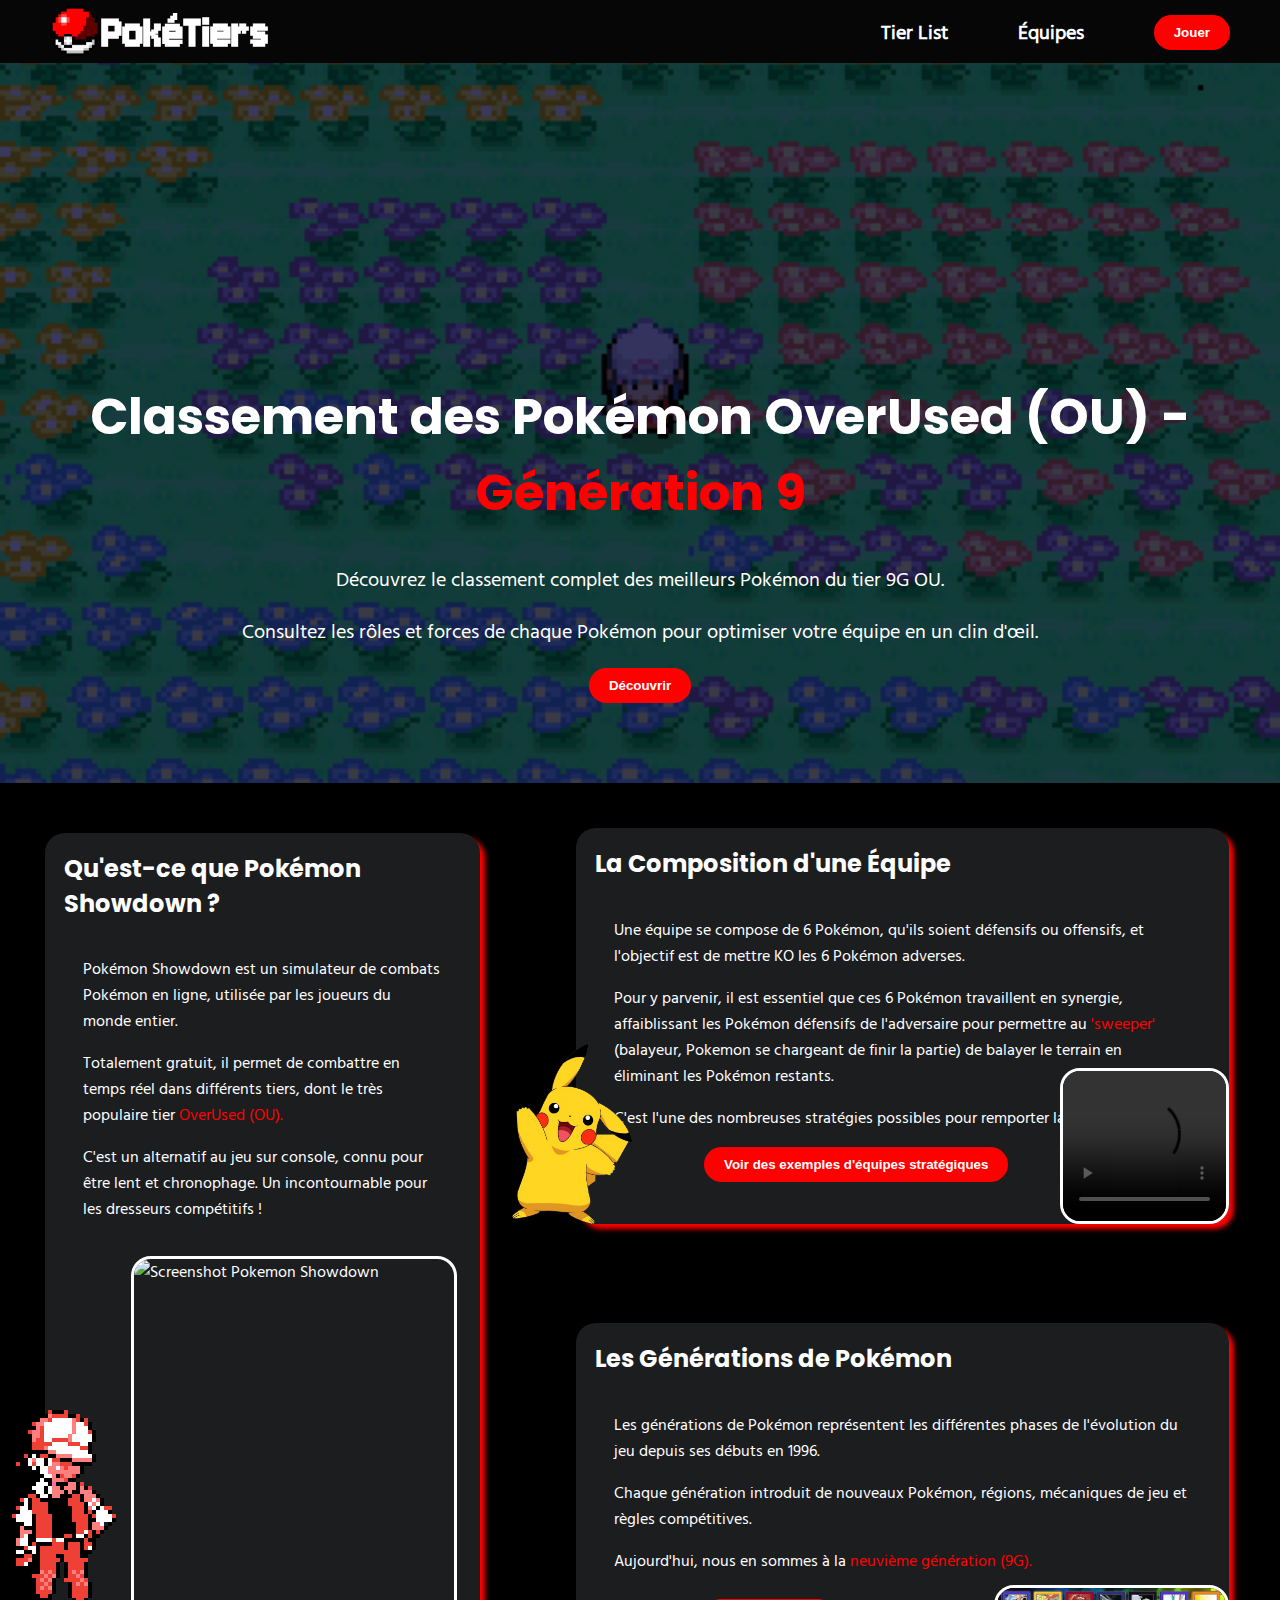
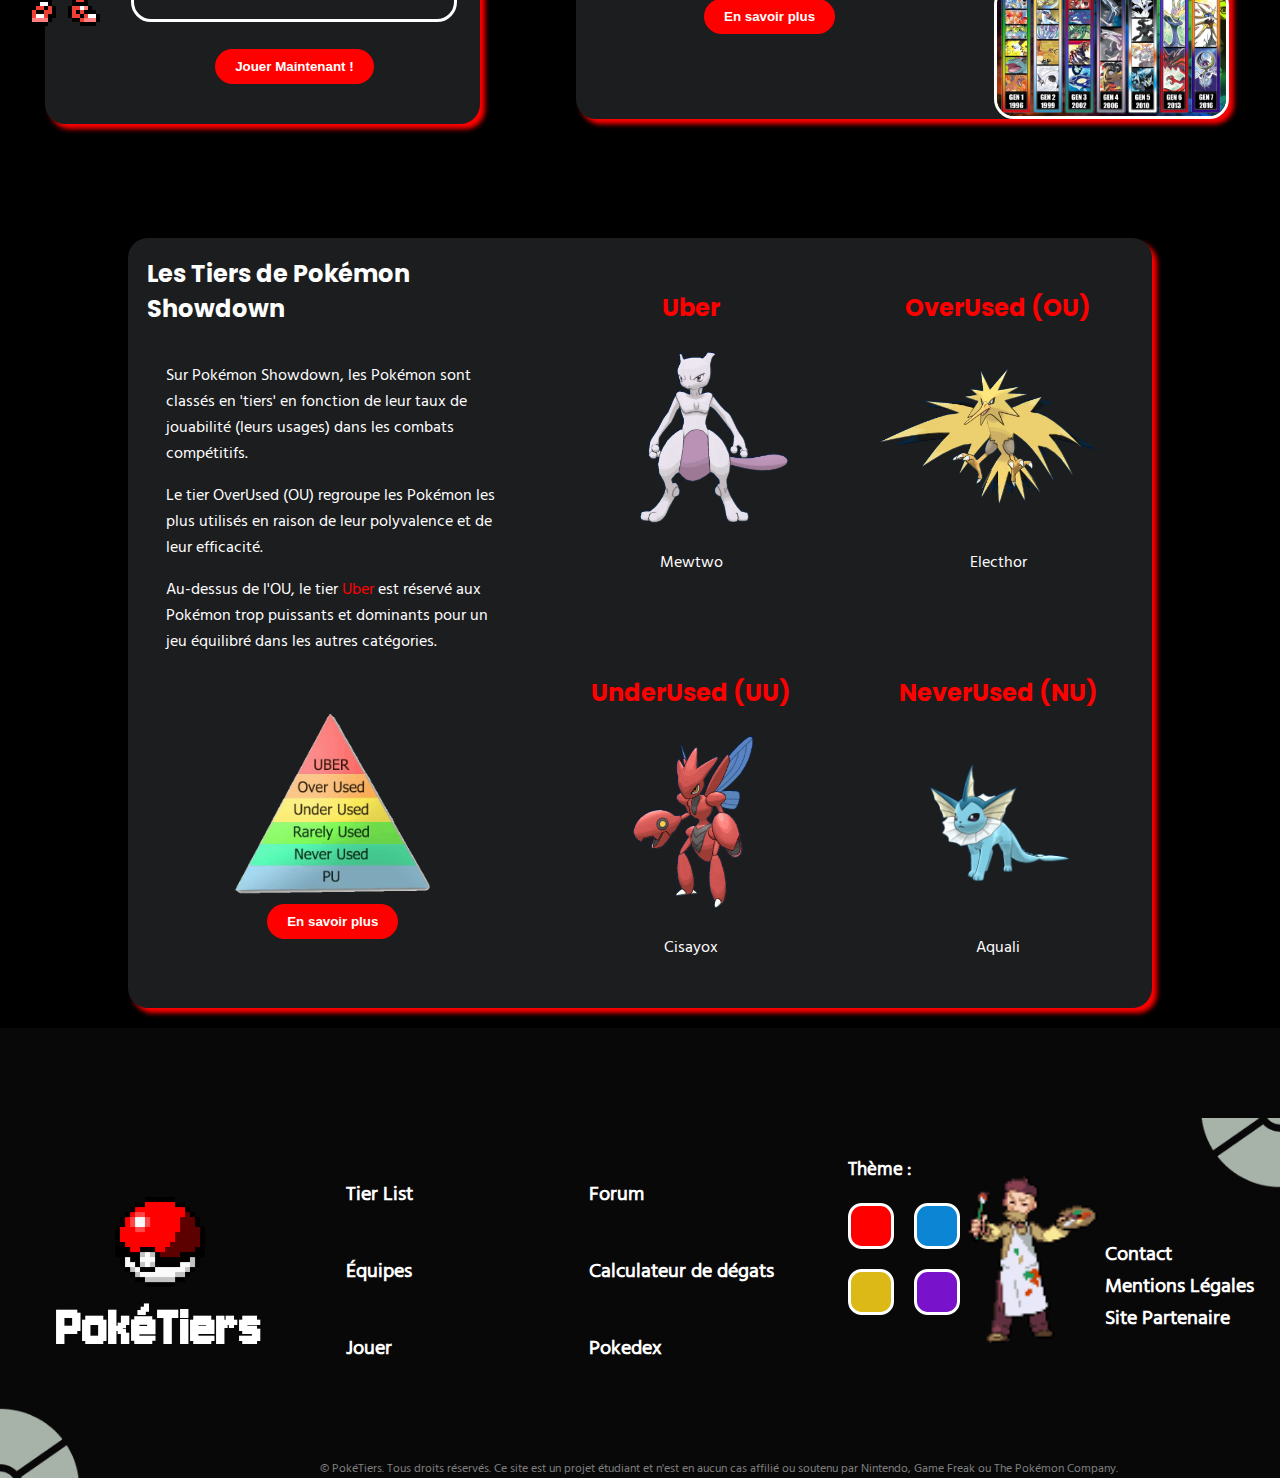
==== commit cc730c8a: "Completed !" ====
--- a/index.html
+++ b/index.html
@@ -15,11 +15,11 @@
     <header>
         <div id="header_container1">
             <div class="inner_header_container1" id="ihc1_left">
-                <a class="internal_link" href="index.html">
+                <a href="index.html">
                     <img id="header_icon" class="pokeball" src="images/pokeball.png" alt="Icone PokéTiers">
                 </a>
 
-                <a class="internal_link" href="index.html">
+                <a href="index.html">
                     <h1 id="header_title1" class="title">PokéTiers</h1>
                 </a>
             </div>
@@ -27,14 +27,14 @@
             <div class="inner_header_container1" id="ihc1_right">
                 <div>
                     <nav id="header_nav">
-                        <ul id="header_ul"><!--equipe.php?id=1-->
-                            <li id="header_nav_li"><a class="internal_link" href="equipe.php?id=1">Tier List</a></li>
-                            <li id="header_nav_li"><a class="internal_link" href="equipes.php">Équipes</a></li>
+                        <ul id="header_ul">
+                            <li id="header_nav_li"><a href="tier_list.php">Tier List</a></li>
+                            <li id="header_nav_li"><a href="equipes.php">Équipes</a></li>
                         </ul>
                     </nav>
                 </div>
 
-                <a href="https://play.pokemonshowdown.com/">
+                <a href="https://play.pokemonshowdown.com/" target="_blank">
                     <button class="button_shape" id="header_button_play">Jouer</button>
                 </a>
             </div>
@@ -47,7 +47,7 @@
                 <p>Découvrez le classement complet des meilleurs Pokémon du tier 9G OU.</p> 
                 <p>Consultez les rôles et forces de chaque Pokémon pour optimiser votre équipe en un clin d'œil.</p>
                 
-                <a class="internal_link" href="tier_list.html">
+                <a href="tier_list.php">
                     <button class="button_shape">Découvrir</button>
                 </a>
             </div>
@@ -57,7 +57,7 @@
     <main>
         <div id="three_sections_flexbox">
             <section id="section1">
-                <div id="section_container1">
+                <div id="section_container1" class="box_shadow">
                     <h2 class="h2_format">Qu'est-ce que Pokémon Showdown ?</h2>
 
                     <div> 
@@ -71,7 +71,7 @@
                     <div id="screen_and_button" class="flexbox_column_center">
                         <img id="isc1_screenshot" src="images/screenshot.png" alt="Screenshot Pokemon Showdown">
 
-                        <a href="https://play.pokemonshowdown.com/">
+                        <a href="https://play.pokemonshowdown.com/" target="_blank">
                             <button class="button_shape" id="button_play_now">Jouer Maintenant !</button>
                         </a>
                     </div>
@@ -80,7 +80,7 @@
 
             <div id="right_flexbox">
                 <section class="section2_3">
-                    <div class="section_container2_3">
+                    <div class="section_container2_3 box_shadow">
                         <h2 class="h2_format">La Composition d'une Équipe</h2>
 
                         <div>
@@ -97,14 +97,14 @@
                             <source src="videos/sweep.mp4" type="video/mp4">
                         </video> 
 
-                        <a class="internal_link" href="equipes.html">
+                        <a href="equipes.php">
                             <button class="button_shape" id="button_teams">Voir des exemples d'équipes stratégiques</button>
                         </a>
                     </div>
                 </section>
 
                 <section class="section2_3">    
-                    <div class="section_container2_3">
+                    <div class="section_container2_3 box_shadow">
                         <h2 class="h2_format">Les Générations de Pokémon</h2>
 
                         <div>
@@ -115,7 +115,7 @@
 
                         <img id="isc3_img_gen" src="images/gen.jpg" alt="Image Génération Pokemon">                      
 
-                        <a href="https://www.pokepedia.fr/G%C3%A9n%C3%A9ration">
+                        <a href="https://www.pokepedia.fr/G%C3%A9n%C3%A9ration" target="_blank">
                             <button class="button_shape" id="button_gen">En savoir plus</button>
                         </a>
                     </div>
@@ -124,7 +124,7 @@
         </div>
 
         <section id="section4">
-            <div id="section_container4">
+            <div id="section_container4" class="box_shadow">
                 <div id="left-inner_section_container4">
                     <h2 class="h2_format">Les Tiers de Pokémon Showdown</h2>
 
@@ -137,7 +137,7 @@
                     <div id="pyramid-button">
                         <img id="pyramid" src="images/tiers-pyramid.png" alt="Tiers Smogon Pyramid">
 
-                        <a href="https://www.pokepedia.fr/Tier_strat%C3%A9gique">
+                        <a href="https://www.pokepedia.fr/Tier_strat%C3%A9gique" target="_blank">
                             <button class="button_shape">En savoir plus</button>
                         </a>
                     </div>
@@ -145,11 +145,11 @@
 
                 <div id="right-inner_section_container4">
                     <div class="r-isc4_box">
-                        <a href="https://www.smogon.com/dex/sv/formats/uber/?lang=fr">
+                        <a href="https://www.smogon.com/dex/sv/formats/uber/?lang=fr" target="_blank">
                             <h2><span class="text_color">Uber</span></h2>
                         </a>
                         
-                        <a href="https://www.smogon.com/dex/sv/pokemon/mewtwo/?lang=fr">
+                        <a href="https://www.smogon.com/dex/sv/pokemon/mewtwo/?lang=fr" target="_blank">
                             <img id="mewtwo" class="pokemon_20vh" src="images/pokemon/mewtwo.gif" alt="Mewtwo">
                         </a>
                         
@@ -157,11 +157,11 @@
                     </div>
                     
                     <div class="r-isc4_box">
-                        <a href="https://www.smogon.com/dex/sv/formats/uu/">
+                        <a href="https://www.smogon.com/dex/sv/formats/uu/" target="_blank">
                             <h2><span class="text_color">UnderUsed (UU)</span></h2>
                         </a>
                         
-                        <a href="https://www.smogon.com/dex/sv/pokemon/scizor/?lang=fr">
+                        <a href="https://www.smogon.com/dex/sv/pokemon/scizor/?lang=fr" target="_blank">
                             <img class="pokemon_20vh" src="images/pokemon/cisayox.gif" alt="Cisayox">
                         </a>
                         
@@ -169,11 +169,11 @@
                     </div>
 
                     <div class="r-isc4_box">
-                        <a href="https://www.smogon.com/dex/sv/formats/ou/?lang=fr">
+                        <a href="https://www.smogon.com/dex/sv/formats/ou/?lang=fr" target="_blank">
                             <h2><span class="text_color">OverUsed (OU)</span></h2>
                         </a>
                         
-                        <a href="https://www.smogon.com/dex/sv/pokemon/zapdos/">
+                        <a href="https://www.smogon.com/dex/sv/pokemon/zapdos/" target="_blank">
                             <img class="pokemon_20vh" src="images/pokemon/electhor.gif" alt="Electhor">
                         </a>
                         
@@ -181,11 +181,11 @@
                     </div>
 
                     <div class="r-isc4_box">
-                        <a href="https://www.smogon.com/dex/sv/formats/nu/">
+                        <a href="https://www.smogon.com/dex/sv/formats/nu/" target="_blank">
                             <h2><span class="text_color">NeverUsed (NU)</span></h2>
                         </a>
                         
-                        <a href="https://www.smogon.com/dex/sv/pokemon/vaporeon/">
+                        <a href="https://www.smogon.com/dex/sv/pokemon/vaporeon/" target="_blank">
                             <img id="aquali" src="images/pokemon/aquali.gif" alt="Aquali">
                         </a>
                         
@@ -202,13 +202,13 @@
             
             <div id="inner_footer_container1">
                 <div>
-                    <a class="internal_link" href="index.html">
+                    <a href="index.html">
                         <img id="footer_icon" class="pokeball" src="images/pokeball.png" alt="Icone PokéTiers">
                     </a>
                 </div>
 
                 <div>
-                    <a class="internal_link" href="index.html">
+                    <a href="index.html">
                         <h1 id="footer_title" class="title">PokéTiers</h1>
                     </a>
                 </div> 
@@ -221,15 +221,15 @@
                     <div class="footer_nav_container">
                         <nav id="f_nav_left">
                             <ul class="ul_flexbox">
-                                <a class="internal_link" href="tier_list.html">
+                                <a href="tier_list.php">
                                     <li>Tier List</li>
                                 </a>
     
-                                <a class="internal_link" href="equipes.html">
+                                <a href="equipes.php">
                                     <li>Équipes</li>
                                 </a>
                                 
-                                <a href="https://play.pokemonshowdown.com/">
+                                <a href="https://play.pokemonshowdown.com/" target="_blank">
                                     <li>Jouer</li>
                                 </a>
                             </ul>
@@ -239,15 +239,15 @@
                     <div class="footer_nav_container">
                         <nav id="f_nav_right">
                             <ul class="ul_flexbox">
-                                <a href="https://www.smogon.com/forums/">
+                                <a href="https://www.smogon.com/forums/" target="_blank">
                                     <li>Forum</li>
                                 </a>
     
-                                <a href="https://calc.pokemonshowdown.com/">
+                                <a href="https://calc.pokemonshowdown.com/" target="_blank">
                                     <li>Calculateur de dégats</li>
                                 </a>
                                 
-                                <a href="https://www.smogon.com/dex/sv/pokemon/">
+                                <a href="https://www.smogon.com/dex/sv/pokemon/" target="_blank">
                                     <li>Pokedex</li>
                                 </a>
                             </ul>
@@ -278,12 +278,16 @@
                     <div id="liens_utiles">
                         <nav>
                             <ul>
-                                <a class="internal_link" href="contact.html">
+                                <a href="contact.html">
                                     <li>Contact</li>
                                 </a>
                                 
-                                <a class="internal_link" href="mentions_legales.html">
+                                <a href="mentions_legales.html">
                                     <li>Mentions Légales</li>
+                                </a>
+
+                                <a href="https://molard.alwaysdata.net/" target="_blank">
+                                    <li>Site Partenaire</li>
                                 </a>
                             </ul>
                         </nav>
--- a/styles/style-red.css
+++ b/styles/style-red.css
@@ -91,6 +91,10 @@
 
 #style_arrow-left:hover{
     background-color: var(--red_color07);
+}
+
+.box_shadow{
+    box-shadow: 5px 5px 5px var(--red_color1);
 }
 
 .flexbox_column_center{
@@ -205,12 +209,11 @@
 
 
 
-/*Main => 4 Sections*/
+/*Main => index.html => 4 Sections*/
 #three_sections_flexbox{
     display: flex;
-    height: 100vh;
-    width: 100vw;
-    /* border: 1px solid white; */
+    height: 110vh;
+    width: auto;
 }
 
 #section1{
@@ -218,19 +221,18 @@
     justify-content: flex-end;
     align-items: center;
     position: relative; /*Nécessaire pour pouvoir utiliser position: absolute (On veut se baser sur ça)*/
-    height: 100%; /*100vh*/
-    width: 40%; /*40vw*/
+    height: 100%;
+    width: 40%;
 }
 
 #section_container1{
-    height: 90%; /*90 vh*/
-    width: 85%; /*32 vw*/
+    height: 90%;
+    width: 85%;
     background-color: #1c1d1f;
     border-radius: 20px;
     display: flex;
     flex-direction: column;
     margin-right: 2.5vw;
-    /* border: 1px solid blue; */
 }
 
 #isc1_sprite{   /*isc = inner_section_container1*/
@@ -258,33 +260,35 @@
 
 #right_flexbox{
     display: flex;
-    /* border: 1px solid red; */
     height: 100%;
     width: 60%;
     flex-direction: column;
 }
 
 .section2_3{
+    display: flex;
+    flex-direction: column;
+    justify-content: space-between;
+    height: 50%;
+    width: auto;
+}
+
+.section_container2_3{
     position: relative;
-    /* border: 1px solid red; */
-}
-
-.section_container2_3{
-    height: 40vh;
-    width: 50vw;
+    height: 80%;
+    width: 85%;
     margin-top: 5vh;
     margin-left: 5vw;
     background-color: #1c1d1f;
     border-radius: 20px;
     display: flex;
     flex-direction: column;
-    /* border: 1px solid blue; */
 }
 
 #isc2_pikachu{ /* inner_section_container2*/
     position: absolute;
     height: 20vh;
-    left: -0.5vw;
+    left: -5vw;
     bottom: 0vh;
 }
 
@@ -293,8 +297,8 @@
     border-radius: 20px;
     border: 3px solid white;
     height: auto;
-    max-width: 17%;
-    right: 5vw;
+    max-width: 25%;
+    right: 0vw;
     bottom: 0vh;
 }
 
@@ -307,9 +311,9 @@
     border-radius: 20px;
     border: 3px solid white;
     height: auto;
-    max-width: 30%;
+    max-width: 35%;
     bottom: 0vh;
-    right: 5vw;
+    right: 0vw;
 }
 
 #button_gen{
@@ -318,7 +322,8 @@
 }
 
 #section4{
-    height: 80vh;
+    padding-top: 5vh;
+    height: 90vh;
     width: auto;
     display: flex;
     justify-content: center;
@@ -388,7 +393,7 @@
 #footer{
     background-color: #090808;
     display: flex;
-    margin-top: 10vh;
+    padding-top: 10vh;
     height: 40vh;
 }
 
@@ -574,10 +579,7 @@
     width: 100%;
 }
 
-
-
 #section_container{
-    /* border: 1px solid white; */
     width: 100%;
     height: auto;
     background-color: #1c1d1f;
@@ -637,22 +639,11 @@
     width: auto;
 }
 
-.table_styles{
-    background-color: #1c1c1c;
-    box-shadow: 5px 5px 5px var(--red_color1);
-    border-radius: 20px;
-    /* border: 1px solid silver; */
-}
-
 .pokemon_name{
-    border-right: 1px solid silver;
-    border-bottom: 1px solid silver;
     width: 10vw;
 }
 
 .pokemon_gif{
-    border-right: 1px solid silver;
-    border-bottom: 1px solid silver;
     width: 20vw;
     height: 30vh;
 }
@@ -660,7 +651,6 @@
 .types_paddings{
     max-width: 50vw;
     padding-top: 0.5vw;
-    border-right: 1px solid silver;
 }
 
 .td_paddings{
@@ -671,7 +661,6 @@
 .table_flexbox_row{
     width: 100%;
     display: flex;
-    /* border: 5px solid blue; */
     justify-content: space-between;
 }
 
@@ -703,7 +692,6 @@
 /* --------------------------------------------------------------*/
 
 #equipes_container{
-    /* border: 1px solid white; */
     width: 50%;
     height: auto;
     background-color: #1c1d1f;
@@ -729,4 +717,21 @@
 #img_flutter_mane{
     height: 40vh;
     width: 25vw;
-}+}
+/* --------------------------------------------------------------*/
+/* --------------------------------------------------------------*/
+/* --------------------------------------------------------------*/
+table, th, td {
+    border: 1px solid silver;
+    border-collapse: collapse;  /* Pour éviter la double bordure*/
+    background-color: #1c1d1f;
+}
+
+#tier_list_styles{
+    margin-top: 3vh;
+}
+
+#description_width{
+    width: 40%;
+    border: 8;
+}
